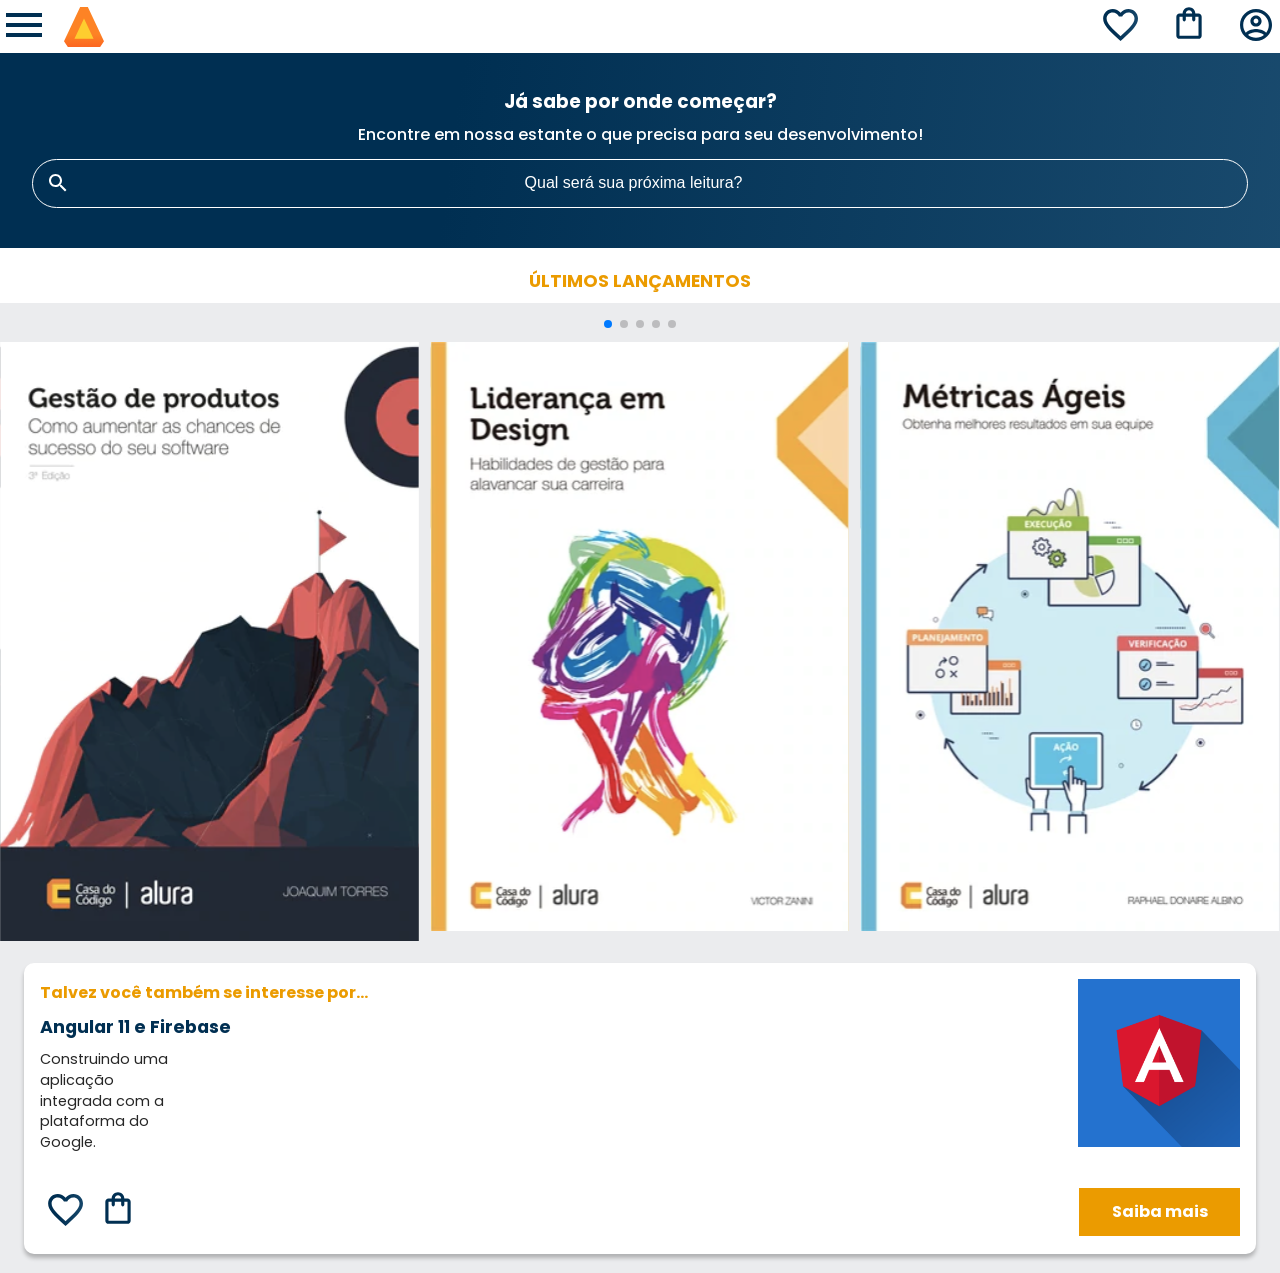
==== responsividade-mobile_first/index.html @ 3a6156ba "card description created" ====
<!DOCTYPE html>
<html lang="en">
<head>
    <meta charset="UTF-8">
    <meta http-equiv="X-UA-Compatible" content="IE=edge">
    <meta name="viewport" content="width=device-width, initial-scale=1.0">
    <title>AluraBooks</title>
    <link rel="preconnect" href="https://fonts.googleapis.com">
    <link rel="preconnect" href="https://fonts.gstatic.com" crossorigin>
    <link href="https://fonts.googleapis.com/css2?family=Poppins:wght@300;400;500;700&display=swap" rel="stylesheet">
    <link rel="stylesheet" href="https://cdn.jsdelivr.net/npm/swiper@9/swiper-bundle.min.css"/>
    <link rel="stylesheet" href="reset.css">
    <link rel="stylesheet" href="style.css">
</head>
<body>
    <header class="header">
        <div class="container">
            <input type="checkbox" id="menu" class="container-button">
            <label for="menu">
                <span class="menu-burger"></span>
            </label>
            <ul class="list-menu">
                <li class="list-menu_title">Categorias</li>
                <li class="list-menu_item">
                    <a class="list-menu_link" href="#">Programação</a>
                </li>
                <li class="list-menu_item">
                    <a class="list-menu_link" href="#">Front-end</a>
                </li>
                <li class="list-menu_item">
                    <a class="list-menu_link" href="#">Infraestrutura</a>
                </li>
                <li class="list-menu_item">
                    <a class="list-menu_link" href="#">Business</a>
                </li>
                <li class="list-menu_item">
                    <a class="list-menu_link" href="#">Design & UX</a>
                </li>
            </ul>
            <img src="img/Logo.svg" alt="Logo da AluraBooks">
        </div>
        <div class="container">
            <a href="#"><img src="img/favoritos.svg" alt="Meus Favoritos"></a>
            <a href="#"><img src="img/compras.svg" alt="Carrinho de Compras"></a>
            <a href="#"><img src="img/usuario.svg" alt="Meu perfil"></a>
        </div>
    </header>
    <section class="banner">
        <h2 class="banner-title">Já sabe por onde começar?</h2>
        <p class="banner-text">Encontre em nossa estante o que precisa para seu desenvolvimento!</p>
        <input type="search" class="banner-search" placeholder="Qual será sua próxima leitura?">
    </section>
    <section class="carrossel">
        <h2 class="carrossel-title">Últimos lançamentos</h2>
        <div class="swiper">

        <div class="swiper-pagination"></div>

            <div class="swiper-wrapper">
            <!-- Slides -->
                <div class="swiper-slide">
                    <img src="img/gestao.svg" alt="Livro sobre Gestão de produtos.">
                </div>
                <div class="swiper-slide">
                    <img src="img/liderança.svg" alt="Livro sobre liderança">
                </div>
                <div class="swiper-slide">
                    <img src="img/metricas-ageis.svg" alt="Livro sobre métricas ágeis">
                </div>
                <div class="swiper-slide">
                    <img src="img/javascript-assertivo.svg" alt="Livro sobre javaScript assertivo">
                </div>
                <div class="swiper-slide">
                    <img src="img/portugol.svg" alt="Livro sobre portugol">
                </div>
                <div class="swiper-slide">
                    <img src="img/tuning.svg" alt="Livro sobre tuning de SQL">
                </div>
                <div class="swiper-slide">
                    <img src="img/UX.svg" alt="Livro sobre UX">
                </div>
            </div>
            <!-- If we need navigation buttons -->
            <div class="swiper-button-prev"></div>
            <div class="swiper-button-next"></div>
        </div>

        <div class="card">
            <div class="card-description">
                <div class="description">
                    <h3 class="description-title">Talvez você também se interesse por...</h3>
                    <h2 class="decription-title-book">Angular 11 e Firebase</h2>
                    <p class="description-text">
                        Construindo uma aplicação integrada com a plataforma do Google.
                    </p>
                </div>
                <img class="description-image-angular" src="img/angular.svg" alt="logo angular">
            </div>
            <div class="card-buttons">
                <ul class="buttons">
                    <li class="buttons-item">
                        <img src="img/favoritos.svg" alt="Meus Favoritos">
                    </li>
                    <li class="buttons-item">
                        <img src="img/compras.svg" alt="Carrinho de Compras">
                    </li>
                </ul>
                <a class="button-link" href="#">Saiba mais</a>
            </div>
        </div>
    </section>

    <script src="https://cdn.jsdelivr.net/npm/swiper@9/swiper-bundle.min.js"></script>
    <script src="main.js"></script>
</body>
</html>
---- responsividade-mobile_first/style.css ----
@import url("css/header.css");
@import url("css/banner.css");
@import url("css/carrossel.css");

:root {
    --background-color: #EBECEE;
    --orange: #EB9B00;
    --blue-gradient: linear-gradient(97.54deg, #002F52 35.49%, #326589 165.37%);
    --blue: #002F52;
    --white: #FFFFFF;
    --main-font: 'Poppins', sans-serif;
}

body {
    font-family: var(--main-font);
    font-size: 16px;
    background-color: var(--background-color);
}
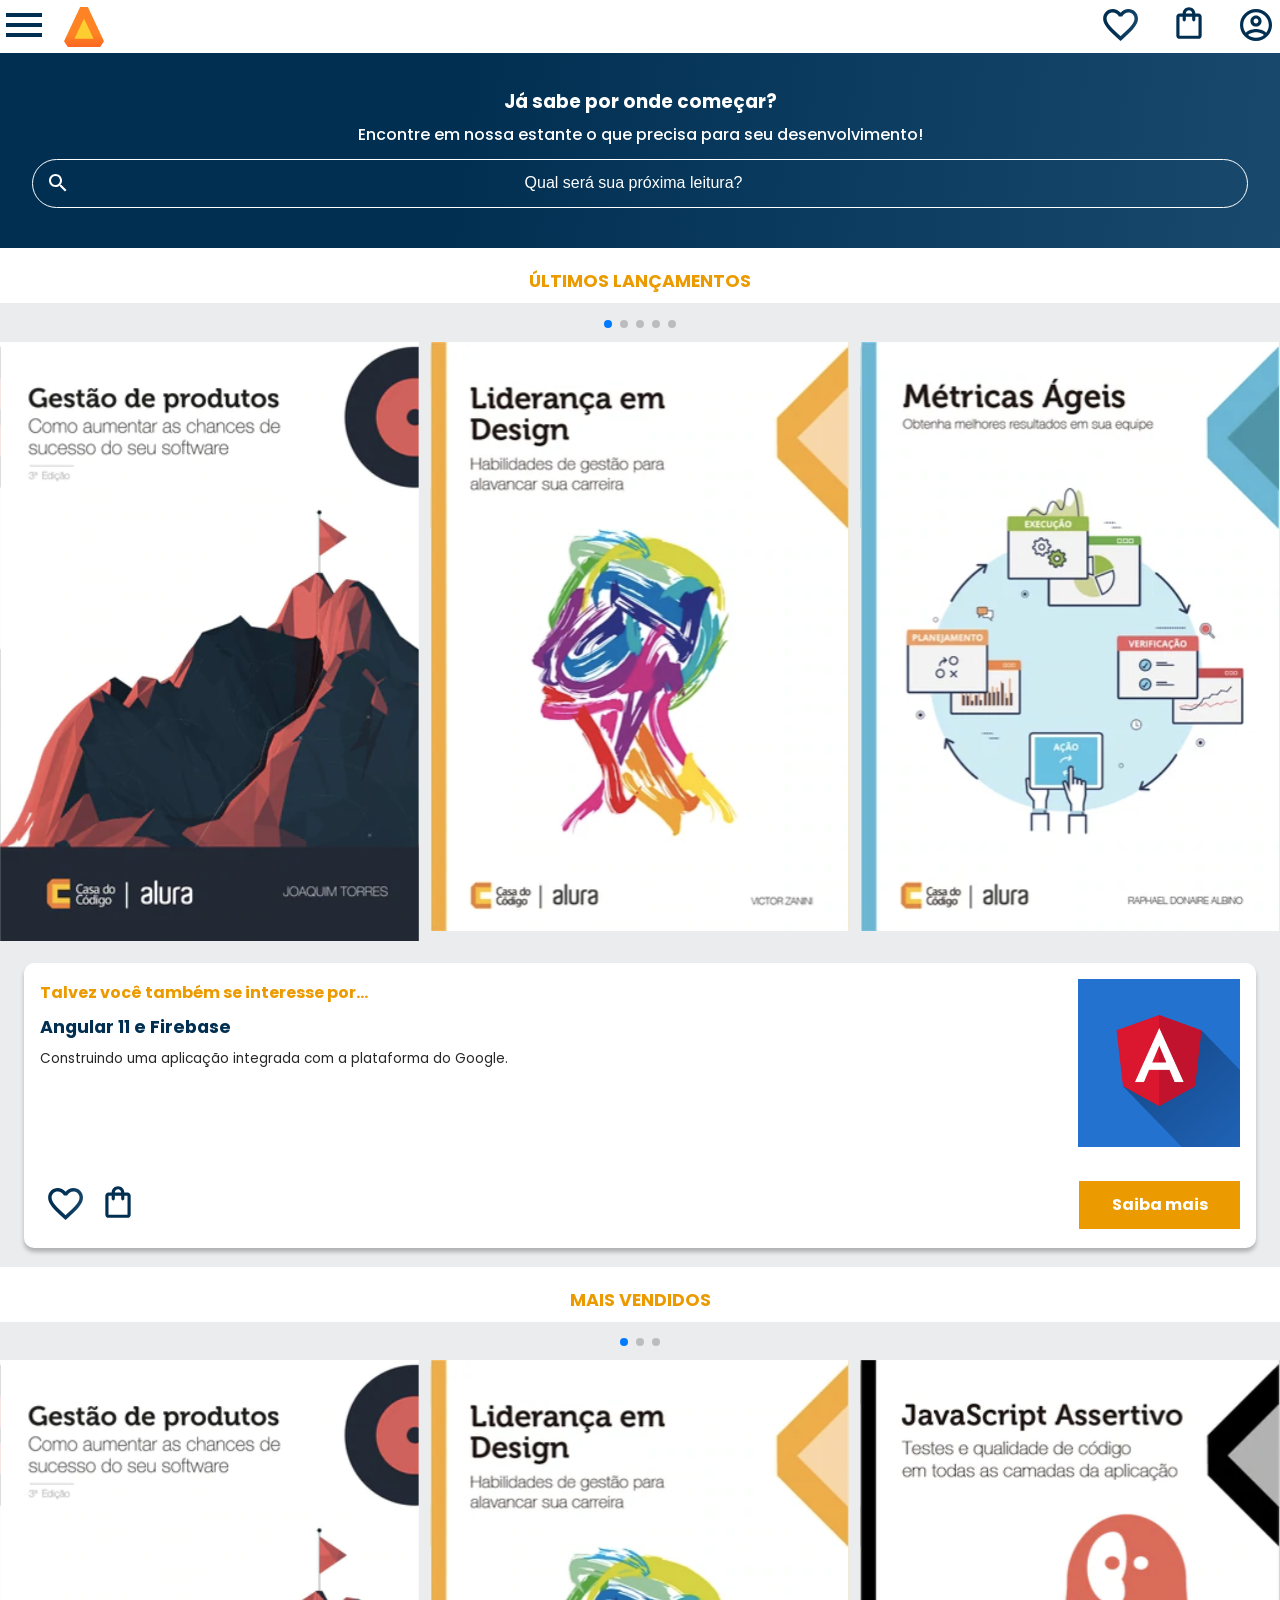
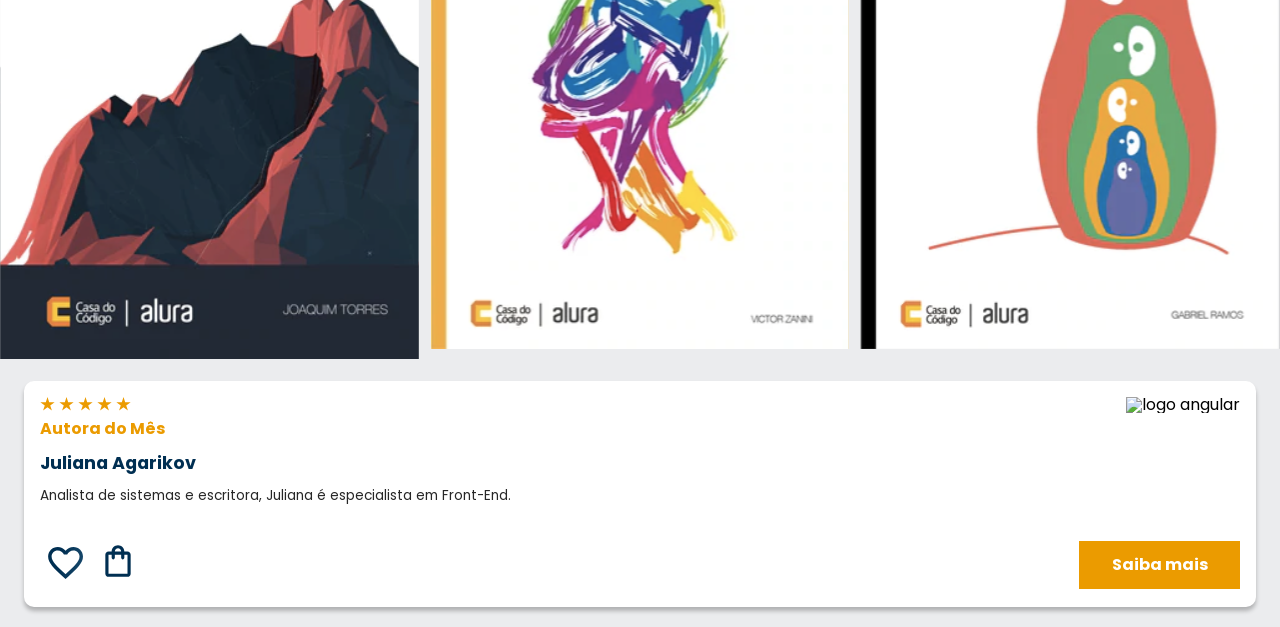
==== commit c34c8d3f: "card mais vendidos created" ====
--- a/responsividade-mobile_first/index.html
+++ b/responsividade-mobile_first/index.html
@@ -94,7 +94,7 @@
                         Construindo uma aplicação integrada com a plataforma do Google.
                     </p>
                 </div>
-                <img class="description-image-angular" src="img/angular.svg" alt="logo angular">
+                <img class="description-image" src="img/angular.svg" alt="logo angular">
             </div>
             <div class="card-buttons">
                 <ul class="buttons">
@@ -110,6 +110,62 @@
         </div>
     </section>
 
+    <section class="carrossel">
+        <h2 class="carrossel-title">Mais vendidos</h2>
+        <div class="swiper">
+
+        <div class="swiper-pagination"></div>
+
+            <div class="swiper-wrapper">
+            <!-- Slides -->
+                <div class="swiper-slide">
+                    <img src="img/gestao.svg" alt="Livro sobre Gestão de produtos.">
+                </div>
+                <div class="swiper-slide">
+                    <img src="img/liderança.svg" alt="Livro sobre liderança">
+                </div>
+                <div class="swiper-slide">
+                    <img src="img/javascript-assertivo.svg" alt="Livro sobre javaScript assertivo">
+                </div>
+                <div class="swiper-slide">
+                    <img src="img/tuning.svg" alt="Livro sobre tuning de SQL">
+                </div>
+                <div class="swiper-slide">
+                    <img src="img/UX.svg" alt="Livro sobre UX">
+                </div>
+            </div>
+            <!-- If we need navigation buttons -->
+            <div class="swiper-button-prev"></div>
+            <div class="swiper-button-next"></div>
+        </div>
+
+        <div class="card">
+            <div class="card-description">
+                <div class="description">
+                    <img src="img/star.svg" alt="">
+                    <h3 class="description-title">Autora do Mês</h3>
+                    <h2 class="decription-title-book">Juliana Agarikov</h2>
+                    <p class="description-text">
+                        Analista de sistemas e escritora, Juliana é especialista em Front-End.
+                    </p>
+                </div>
+                <img class="description-image" src="img/profile-writer.svg" alt="logo angular">
+            </div>
+            <div class="card-buttons">
+                <ul class="buttons">
+                    <li class="buttons-item">
+                        <img src="img/favoritos.svg" alt="Meus Favoritos">
+                    </li>
+                    <li class="buttons-item">
+                        <img src="img/compras.svg" alt="Carrinho de Compras">
+                    </li>
+                </ul>
+                <a class="button-link" href="#">Saiba mais</a>
+            </div>
+        </div>
+    </section>
+
+
     <script src="https://cdn.jsdelivr.net/npm/swiper@9/swiper-bundle.min.js"></script>
     <script src="main.js"></script>
 </body>
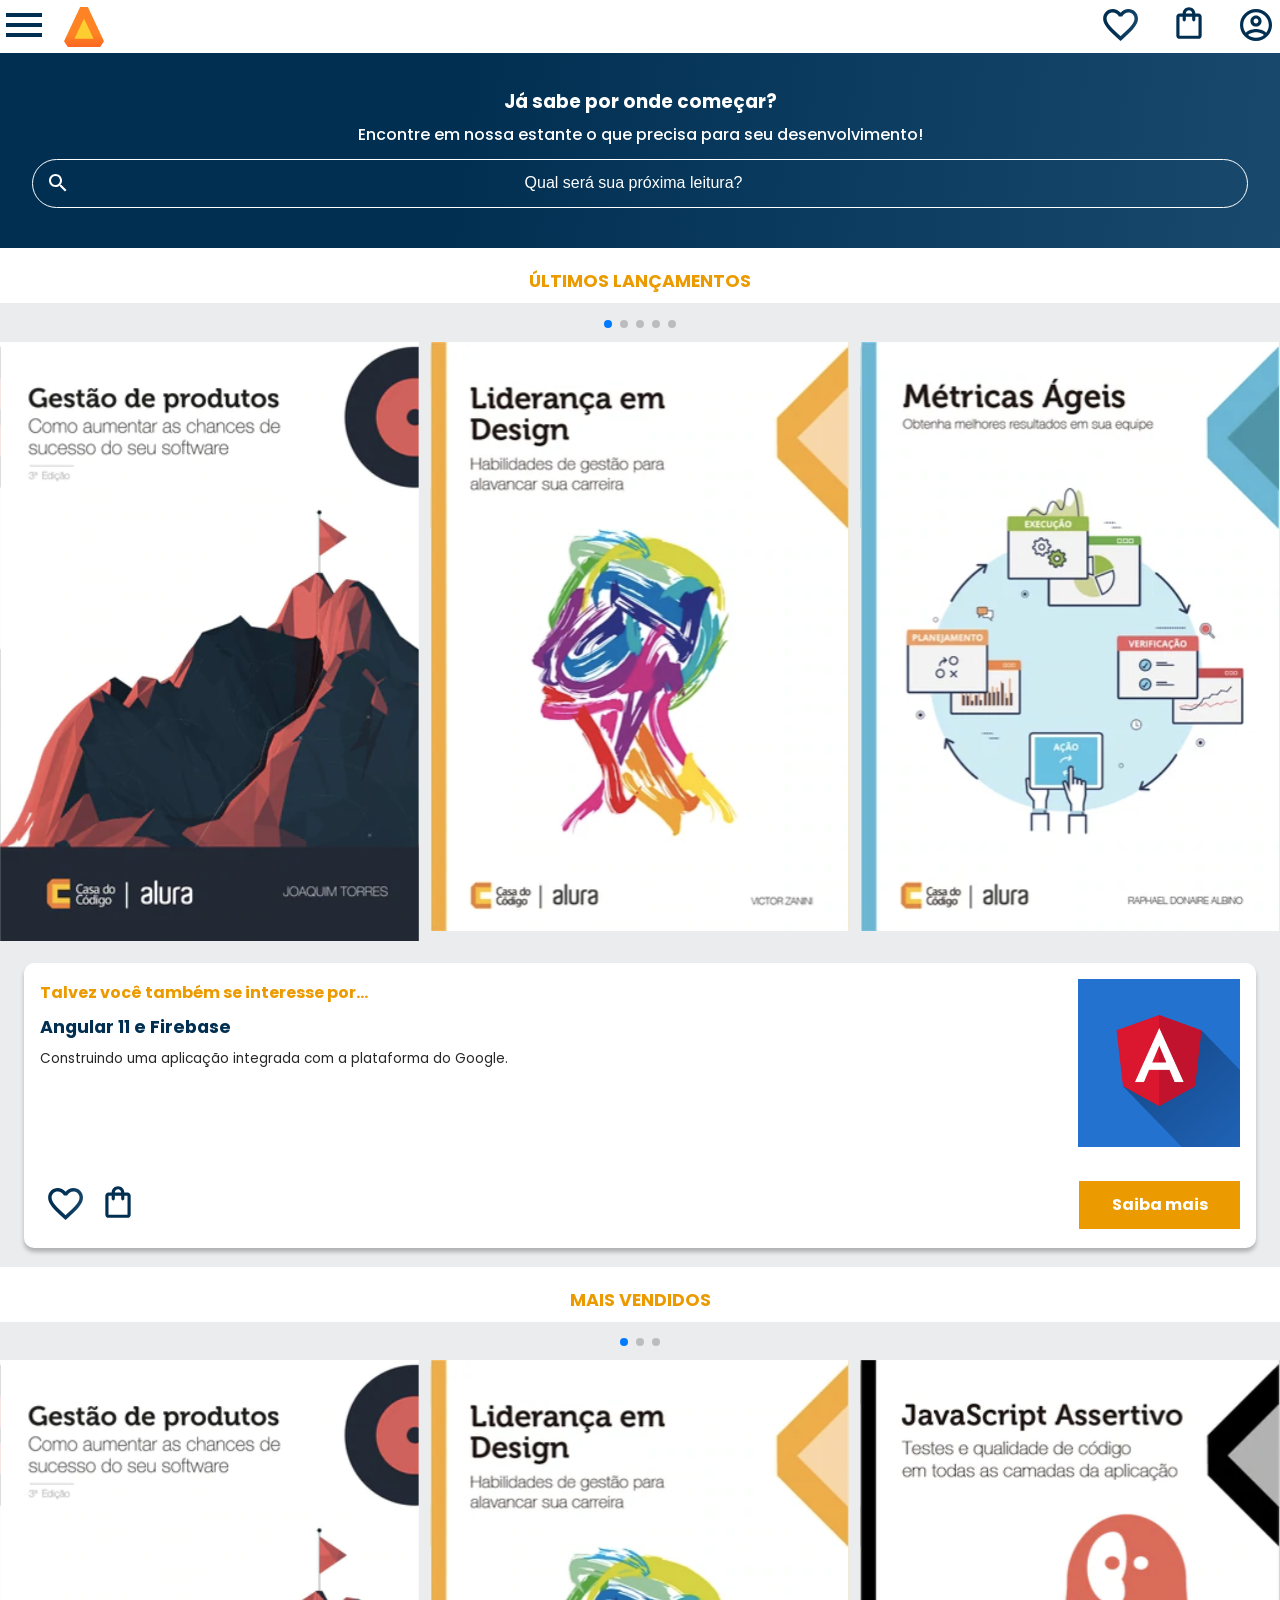
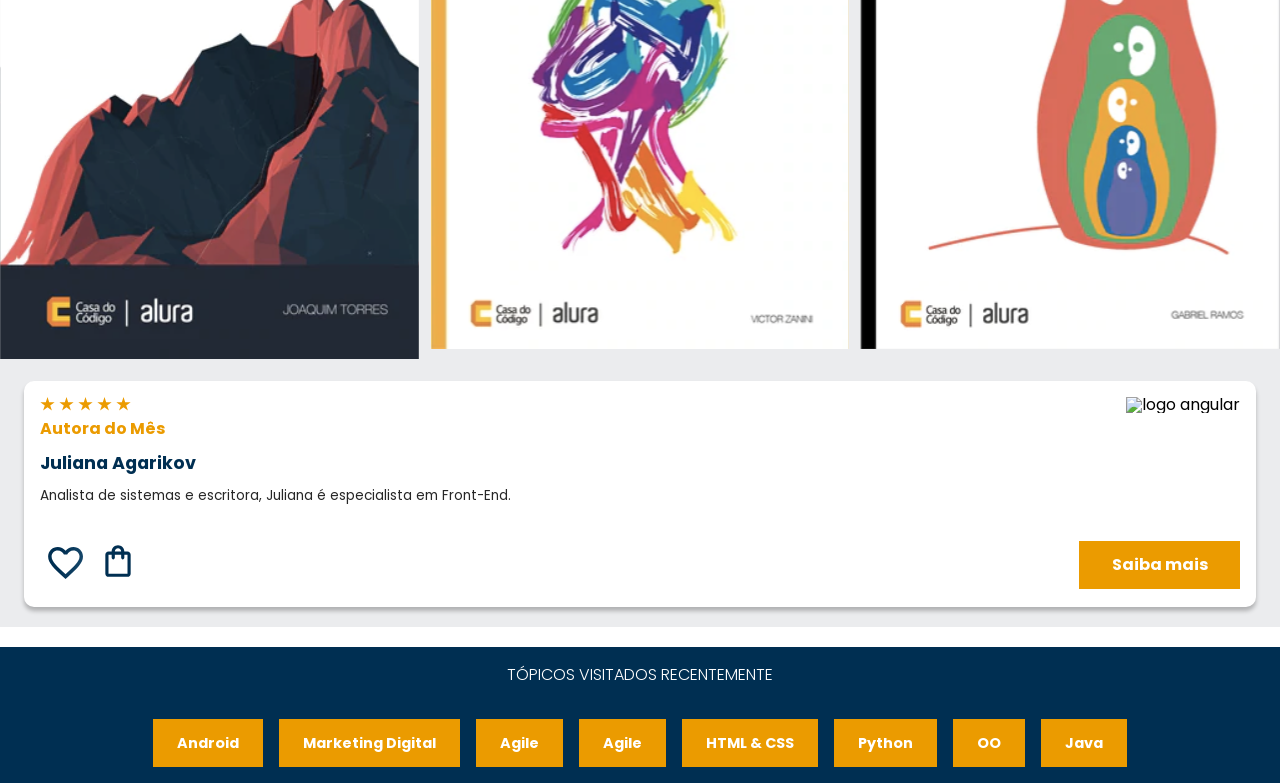
==== commit c5c6ebed: "topics created" ====
--- a/responsividade-mobile_first/index.html
+++ b/responsividade-mobile_first/index.html
@@ -165,6 +165,35 @@
         </div>
     </section>
 
+    <section class="topics">
+        <h2 class="topics-title">TÓPICOS VISITADOS RECENTEMENTE</h2>
+        <ul class="topics-list">
+            <li class="topics-item">
+                <a class="topics-link" href="#">Android</a>
+            </li>
+            <li class="topics-item">
+                <a class="topics-link" href="#">Marketing Digital</a>
+            </li>
+            <li class="topics-item">
+                <a class="topics-link" href="#">Agile</a>
+            </li>
+            <li class="topics-item">
+                <a class="topics-link" href="#">Agile</a>
+            </li>
+            <li class="topics-item">
+                <a class="topics-link" href="#">HTML & CSS</a>
+            </li>
+            <li class="topics-item">
+                <a class="topics-link" href="#">Python</a>
+            </li>
+            <li class="topics-item">
+                <a class="topics-link" href="#">OO</a>
+            </li>
+            <li class="topics-item">
+                <a class="topics-link" href="#">Java</a>
+            </li>
+        </ul>
+    </section>
 
     <script src="https://cdn.jsdelivr.net/npm/swiper@9/swiper-bundle.min.js"></script>
     <script src="main.js"></script>
--- a/responsividade-mobile_first/style.css
+++ b/responsividade-mobile_first/style.css
@@ -1,6 +1,7 @@
 @import url("css/header.css");
 @import url("css/banner.css");
 @import url("css/carrossel.css");
+@import url("css/topics.css");
 
 :root {
     --background-color: #EBECEE;
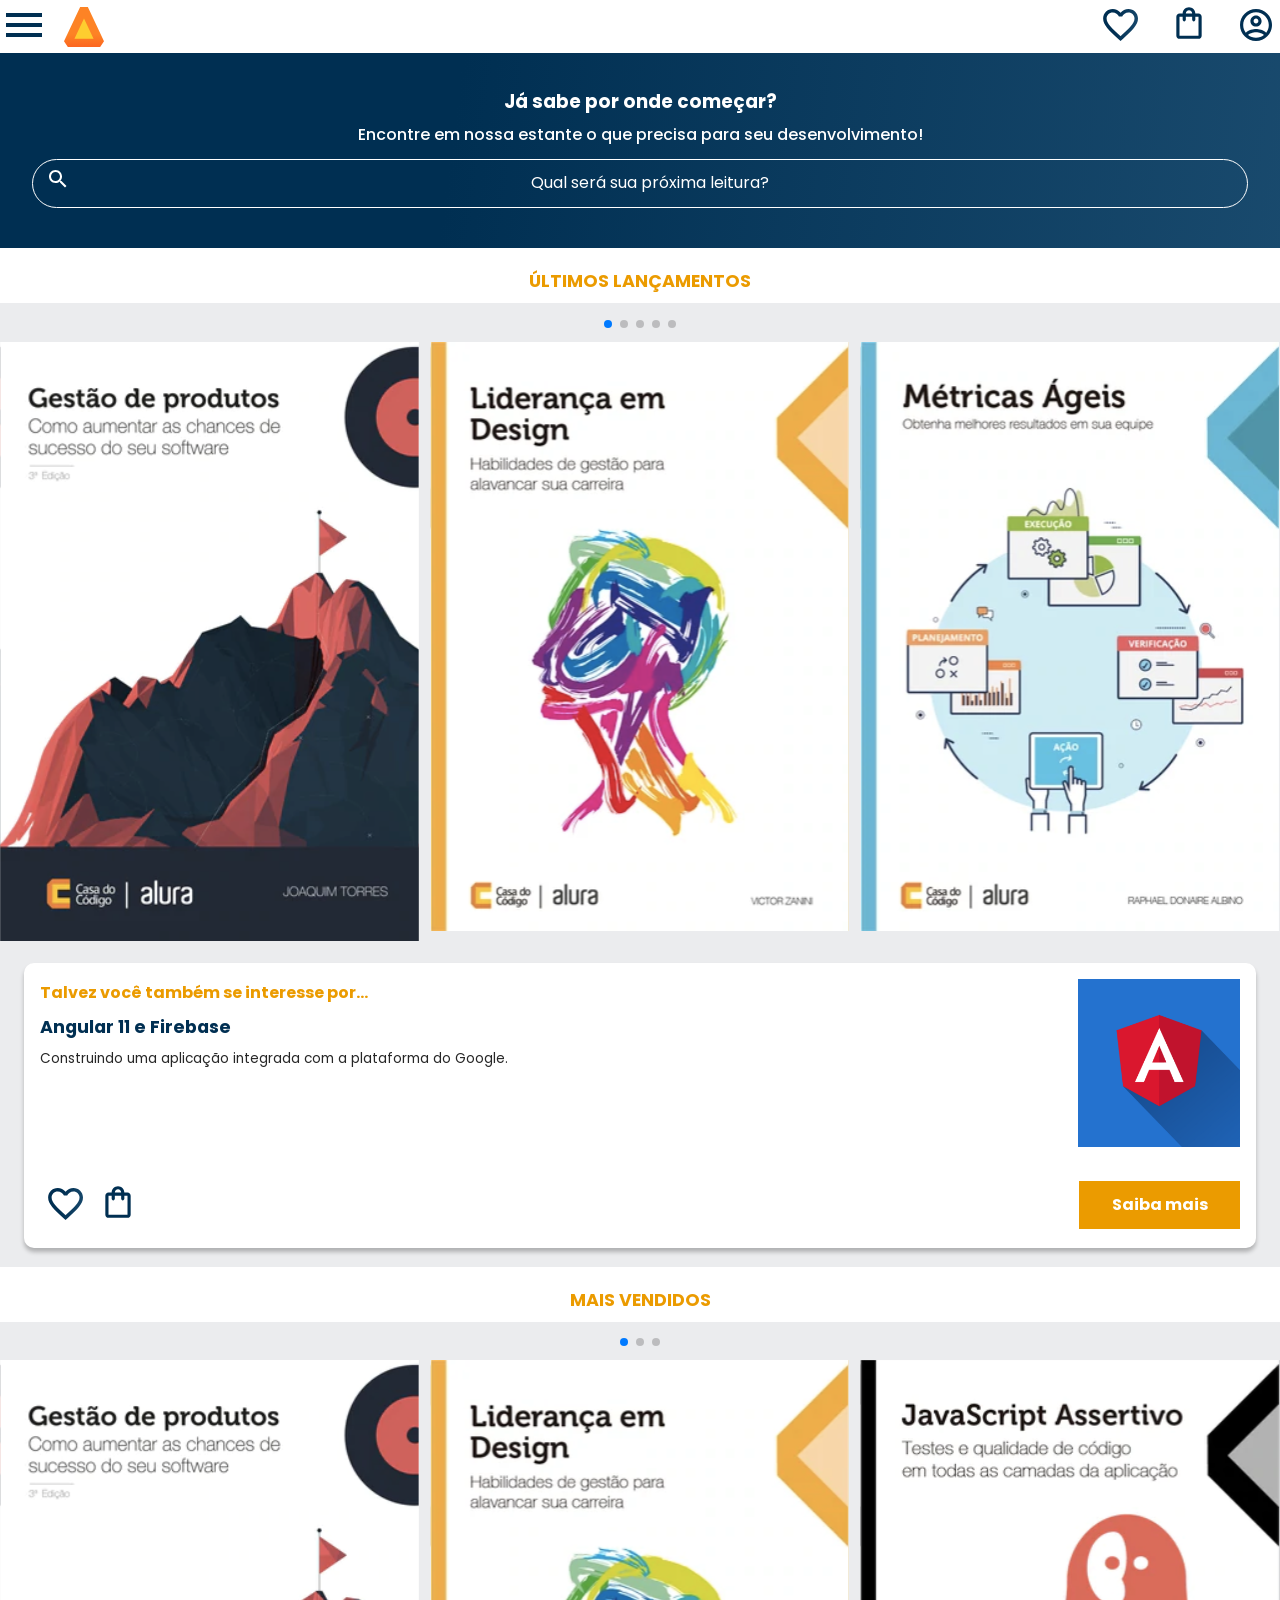
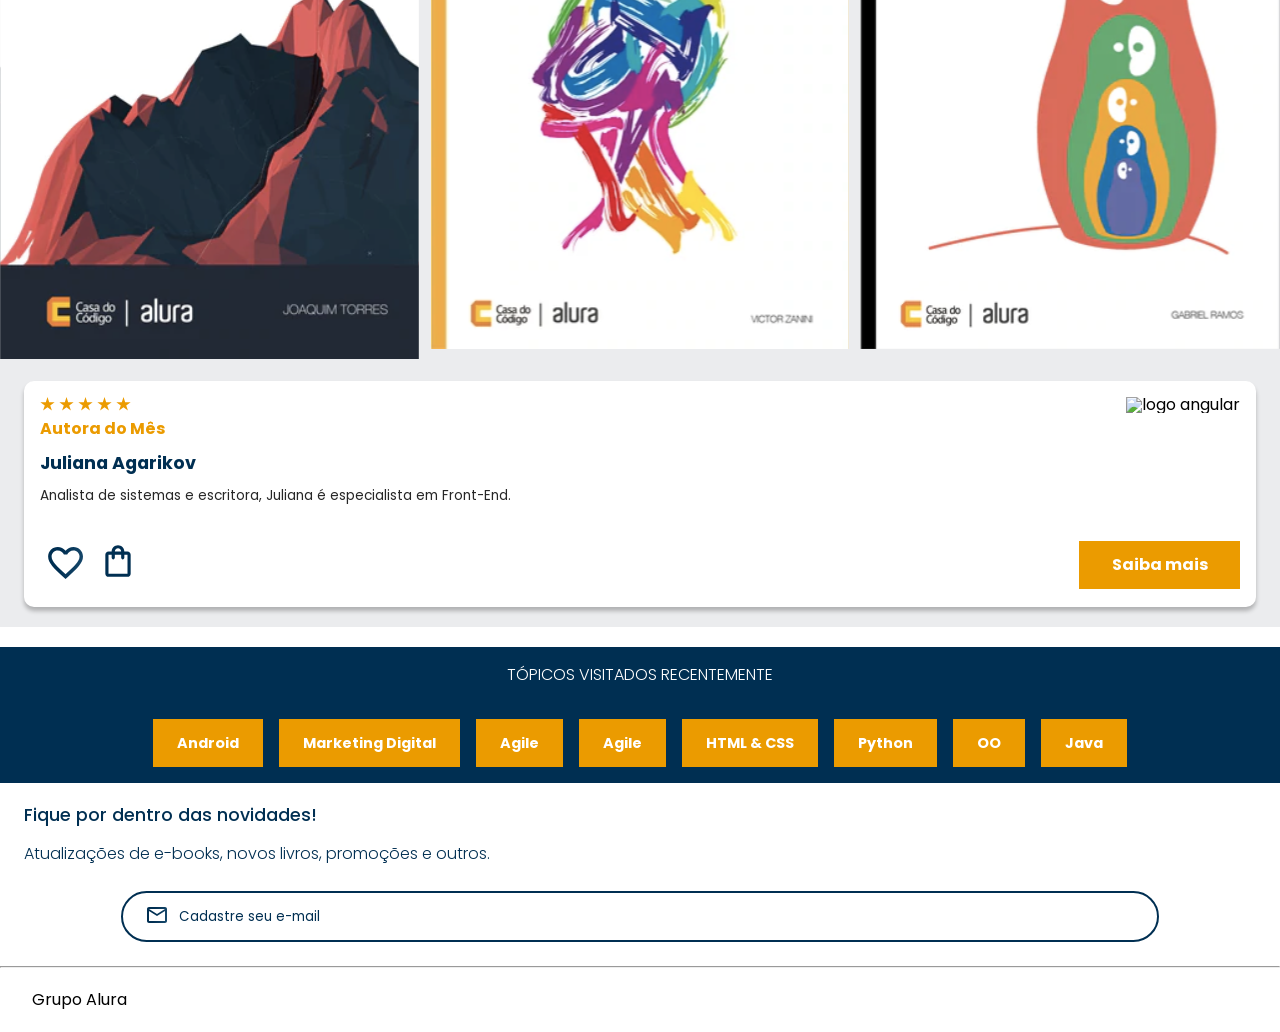
==== commit 9cb5623b: "contact  and footer created" ====
--- a/responsividade-mobile_first/index.html
+++ b/responsividade-mobile_first/index.html
@@ -194,6 +194,21 @@
             </li>
         </ul>
     </section>
+    <section class="contact">
+        <h1 class="contact-title">Fique por dentro das novidades!</h1>
+        <p class="contact-text">
+            Atualizações de e-books, novos livros, promoções e outros.
+        </p>
+        <label class="contact-label-email" for="contact-email">
+            <input class="contact-email" type="email" id="contact-email" placeholder="Cadastre seu e-mail">
+        </label>
+    </section>
+
+    <hr class="line">
+
+    <footer class="footer">
+        <h2 class="footer-title">Grupo Alura</h2>
+    </footer>
 
     <script src="https://cdn.jsdelivr.net/npm/swiper@9/swiper-bundle.min.js"></script>
     <script src="main.js"></script>
--- a/responsividade-mobile_first/style.css
+++ b/responsividade-mobile_first/style.css
@@ -2,6 +2,8 @@
 @import url("css/banner.css");
 @import url("css/carrossel.css");
 @import url("css/topics.css");
+@import url("css/contact.css");
+@import url("css/footer.css");
 
 :root {
     --background-color: #EBECEE;
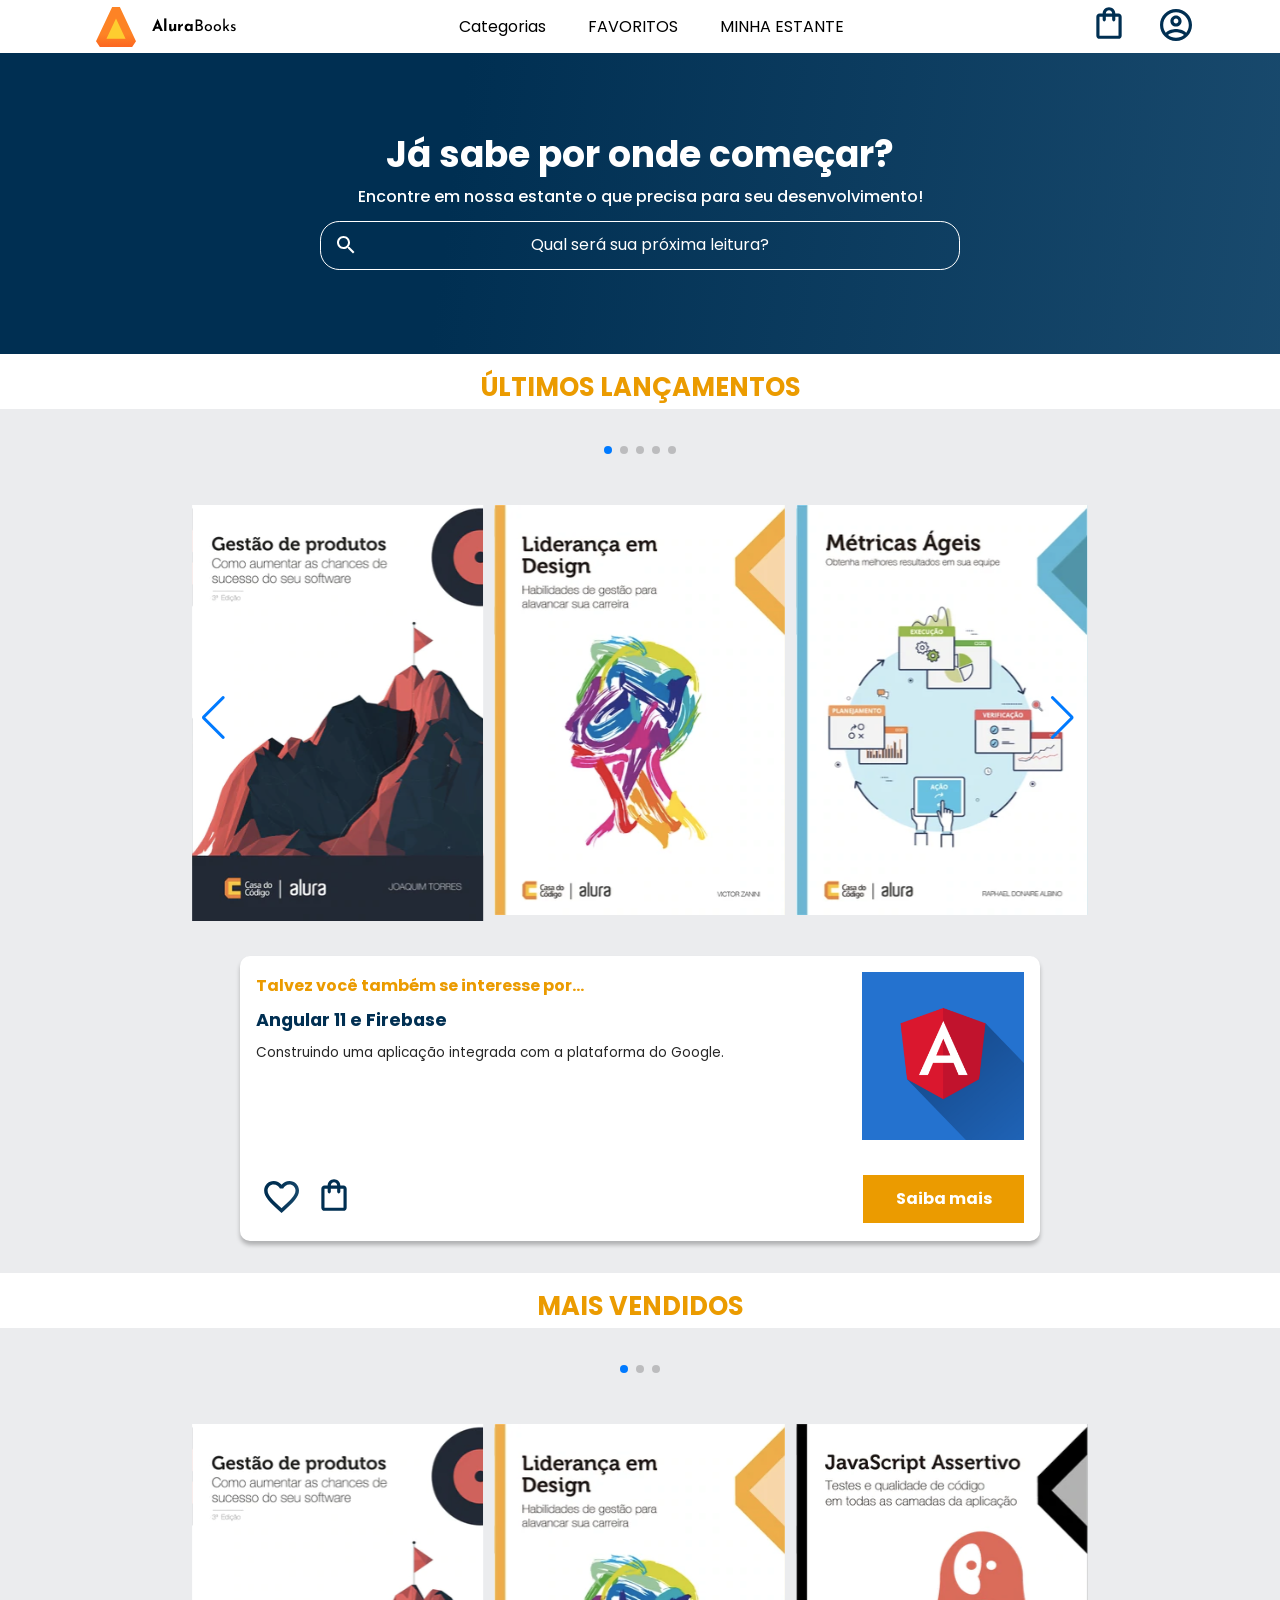
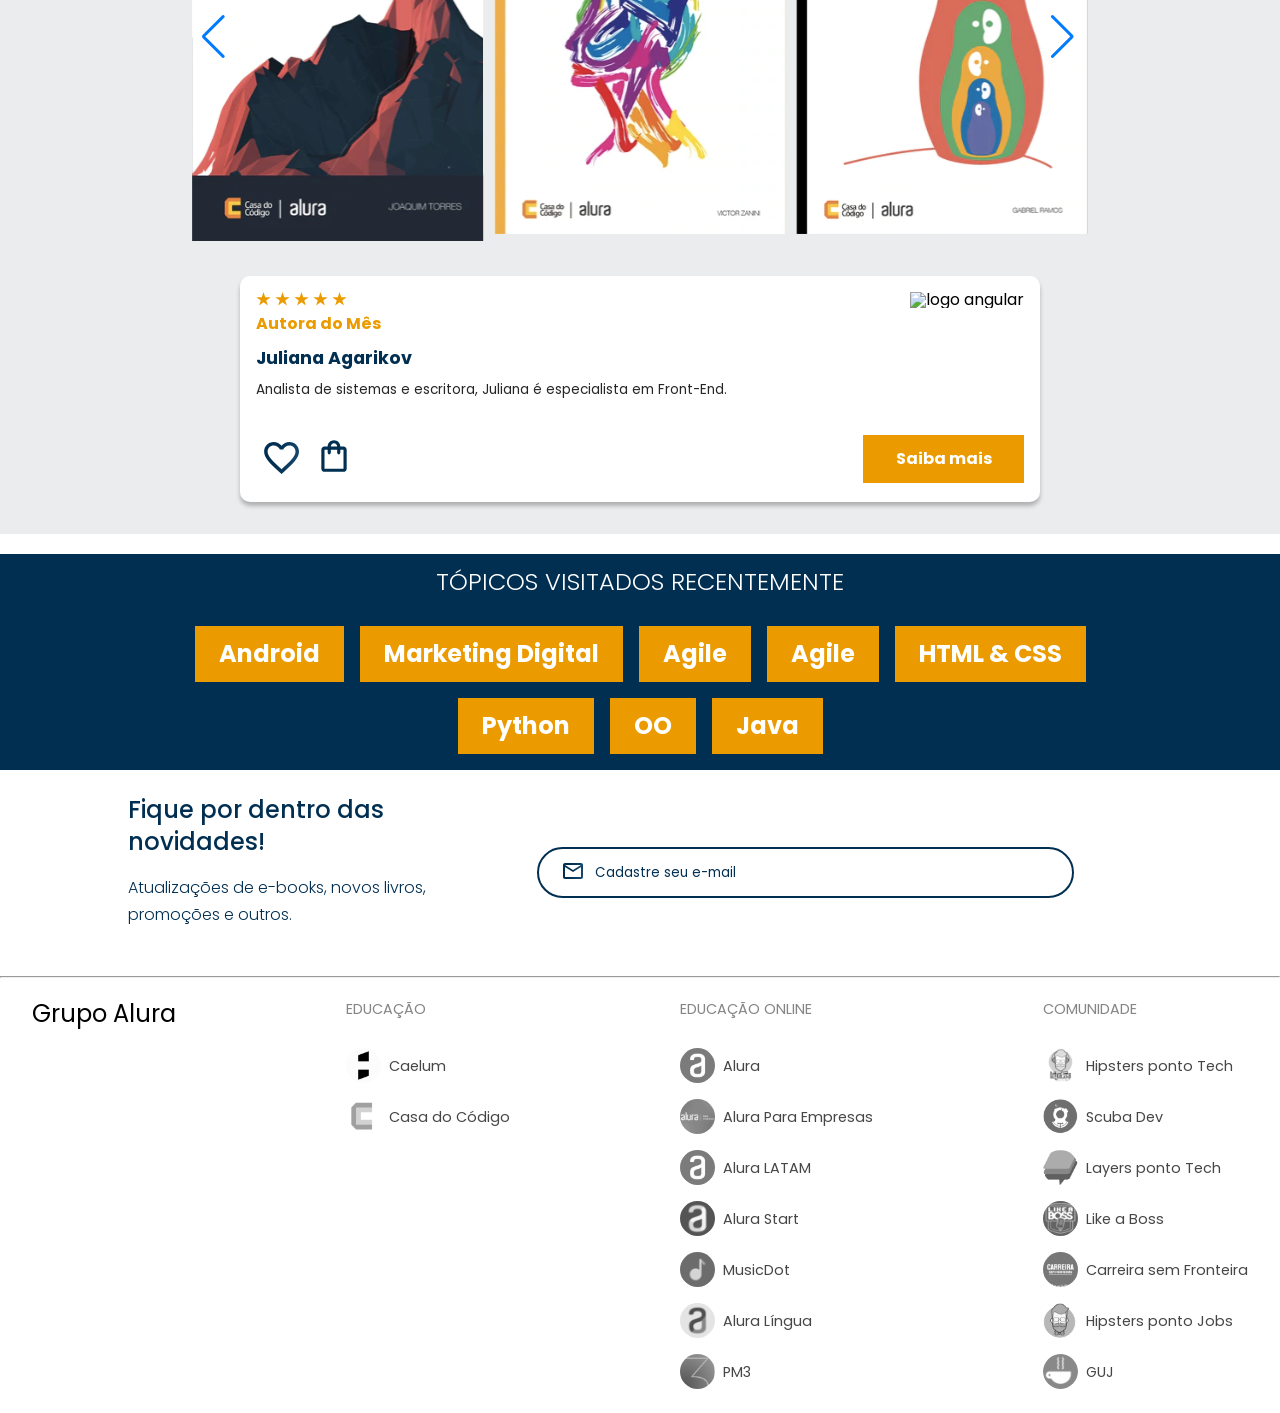
==== commit fde371fe: "media query for tablet created" ====
--- a/responsividade-mobile_first/index.html
+++ b/responsividade-mobile_first/index.html
@@ -8,6 +8,7 @@
     <link rel="preconnect" href="https://fonts.googleapis.com">
     <link rel="preconnect" href="https://fonts.gstatic.com" crossorigin>
     <link href="https://fonts.googleapis.com/css2?family=Poppins:wght@300;400;500;700&display=swap" rel="stylesheet">
+    <link href="https://fonts.googleapis.com/css2?family=Josefin+Sans:wght@400;700&display=swap" rel="stylesheet">
     <link rel="stylesheet" href="https://cdn.jsdelivr.net/npm/swiper@9/swiper-bundle.min.css"/>
     <link rel="stylesheet" href="reset.css">
     <link rel="stylesheet" href="style.css">
@@ -38,9 +39,41 @@
                 </li>
             </ul>
             <img src="img/Logo.svg" alt="Logo da AluraBooks">
-        </div>
+            <h1 class="logo-title"><b class="logo-title-bold">Alura</b>Books</h1>
+        </div>
+
+        <ul class="options">
+            <input type="checkbox" id="options-menu" class="options-button">
+            <label for="options-menu">
+                <li class="options-item">Categorias</li>
+            </label>
+            <ul class="list-menu">
+                <li class="list-menu_item">
+                    <a class="list-menu_link" href="#">Programação</a>
+                </li>
+                <li class="list-menu_item">
+                    <a class="list-menu_link" href="#">Front-end</a>
+                </li>
+                <li class="list-menu_item">
+                    <a class="list-menu_link" href="#">Infraestrutura</a>
+                </li>
+                <li class="list-menu_item">
+                    <a class="list-menu_link" href="#">Business</a>
+                </li>
+                <li class="list-menu_item">
+                    <a class="list-menu_link" href="#">Design & UX</a>
+                </li>
+            </ul>
+            
+            <li class="options-item">
+                <a class="options-link" href="#">Favoritos</a>
+            </li>
+            <li class="options-item">
+                <a class="options-link" href="#">Minha estante</a>
+            </li>
+        </ul>
         <div class="container">
-            <a href="#"><img src="img/favoritos.svg" alt="Meus Favoritos"></a>
+            <a href="#"><img class="image-favorites" src="img/favoritos.svg" alt="Meus Favoritos"></a>
             <a href="#"><img src="img/compras.svg" alt="Carrinho de Compras"></a>
             <a href="#"><img src="img/usuario.svg" alt="Meu perfil"></a>
         </div>
@@ -195,10 +228,12 @@
         </ul>
     </section>
     <section class="contact">
-        <h1 class="contact-title">Fique por dentro das novidades!</h1>
-        <p class="contact-text">
-            Atualizações de e-books, novos livros, promoções e outros.
-        </p>
+        <div class="contact-description">
+            <h1 class="contact-title">Fique por dentro das novidades!</h1>
+            <p class="contact-text">
+                Atualizações de e-books, novos livros, promoções e outros.
+            </p>
+        </div>
         <label class="contact-label-email" for="contact-email">
             <input class="contact-email" type="email" id="contact-email" placeholder="Cadastre seu e-mail">
         </label>
@@ -208,6 +243,81 @@
 
     <footer class="footer">
         <h2 class="footer-title">Grupo Alura</h2>
+        <ul class="footer-list">
+            <li class="footer-item-title">EDUCAÇÃO</li>
+            <li class="footer-item">
+                <img src="img/Caelum.svg" alt="Logo da Caelum">
+                <a class="footer-item-link" href="#">Caelum</a>
+            </li>
+            <li class="footer-item">
+                <img src="img/CasaDoCodigo.svg" alt="Logo da Casa do código">
+                <a class="footer-item-link" href="#">Casa do Código</a>
+            </li>
+        </ul>
+
+        <ul class="footer-list">
+            <li class="footer-item-title">EDUCAÇÃO ONLINE</li>
+            <li class="footer-item">
+                <img src="img/Alura.svg" alt="Logo da Alura">
+                <a class="footer-item-link" href="#">Alura</a>
+            </li>
+            <li class="footer-item">
+                <img src="img/AluraEmpresas.svg" alt="Logo da Alura para empresas">
+                <a class="footer-item-link" href="#">Alura Para Empresas</a>
+            </li>
+            <li class="footer-item">
+                <img src="img/AluraLATAM.svg" alt="Logo da Alura LATAM">
+                <a class="footer-item-link" href="#">Alura LATAM</a>
+            </li>
+            <li class="footer-item">
+                <img src="img/AluraStart.svg" alt="Logo da Alura Start">
+                <a class="footer-item-link" href="#">Alura Start</a>
+            </li>
+            <li class="footer-item">
+                <img src="img/MusicDot.svg" alt="Logo da MusicDot">
+                <a class="footer-item-link" href="#">MusicDot</a>
+            </li>
+            <li class="footer-item">
+                <img src="img/AluraLingua.svg" alt="Logo da Alura Língua">
+                <a class="footer-item-link" href="#">Alura Língua</a>
+            </li>
+            <li class="footer-item">
+                <img src="img/PM3.svg" alt="Logo da PM3">
+                <a class="footer-item-link" href="#">PM3</a>
+            </li>
+        </ul>
+
+        <ul class="footer-list">
+            <li class="footer-item-title">COMUNIDADE</li>
+            <li class="footer-item">
+                <img src="img/HipstersTech.svg" alt="Logo da Hipsters ponto Tech">
+                <a class="footer-item-link" href="#">Hipsters ponto Tech</a>
+            </li>
+            <li class="footer-item">
+                <img src="img/ScubaDev.svg" alt="Logo da Scuba Dev">
+                <a class="footer-item-link" href="#">Scuba Dev</a>
+            </li>
+            <li class="footer-item">
+                <img src="img/LayersTech.svg" alt="Logo da Layers ponto Tech">
+                <a class="footer-item-link" href="#">Layers ponto Tech</a>
+            </li>
+            <li class="footer-item">
+                <img src="img/LikeABoss.svg" alt="Logo da Like a Boss">
+                <a class="footer-item-link" href="#">Like a Boss</a>
+            </li>
+            <li class="footer-item">
+                <img src="img/CarreiraSemFronteira.svg" alt="Logo da Carreira sem Fronteira">
+                <a class="footer-item-link" href="#">Carreira sem Fronteira</a>
+            </li>
+            <li class="footer-item">
+                <img src="img/HipstersJobs.svg" alt="Logo da Hipsters ponto Jobs">
+                <a class="footer-item-link" href="#">Hipsters ponto Jobs</a>
+            </li>
+            <li class="footer-item">
+                <img src="img/GUJ.svg" alt="Logo da GUJ">
+                <a class="footer-item-link" href="#">GUJ</a>
+            </li>
+        </ul>
     </footer>
 
     <script src="https://cdn.jsdelivr.net/npm/swiper@9/swiper-bundle.min.js"></script>
--- a/responsividade-mobile_first/style.css
+++ b/responsividade-mobile_first/style.css
@@ -11,7 +11,11 @@
     --blue-gradient: linear-gradient(97.54deg, #002F52 35.49%, #326589 165.37%);
     --blue: #002F52;
     --white: #FFFFFF;
+    --black: #000000;
+    --grey: #858585;
+    --dark-grey: #474646;
     --main-font: 'Poppins', sans-serif;
+    --secondary-font: 'Josefin Sans', sans-serif;
 }
 
 body {
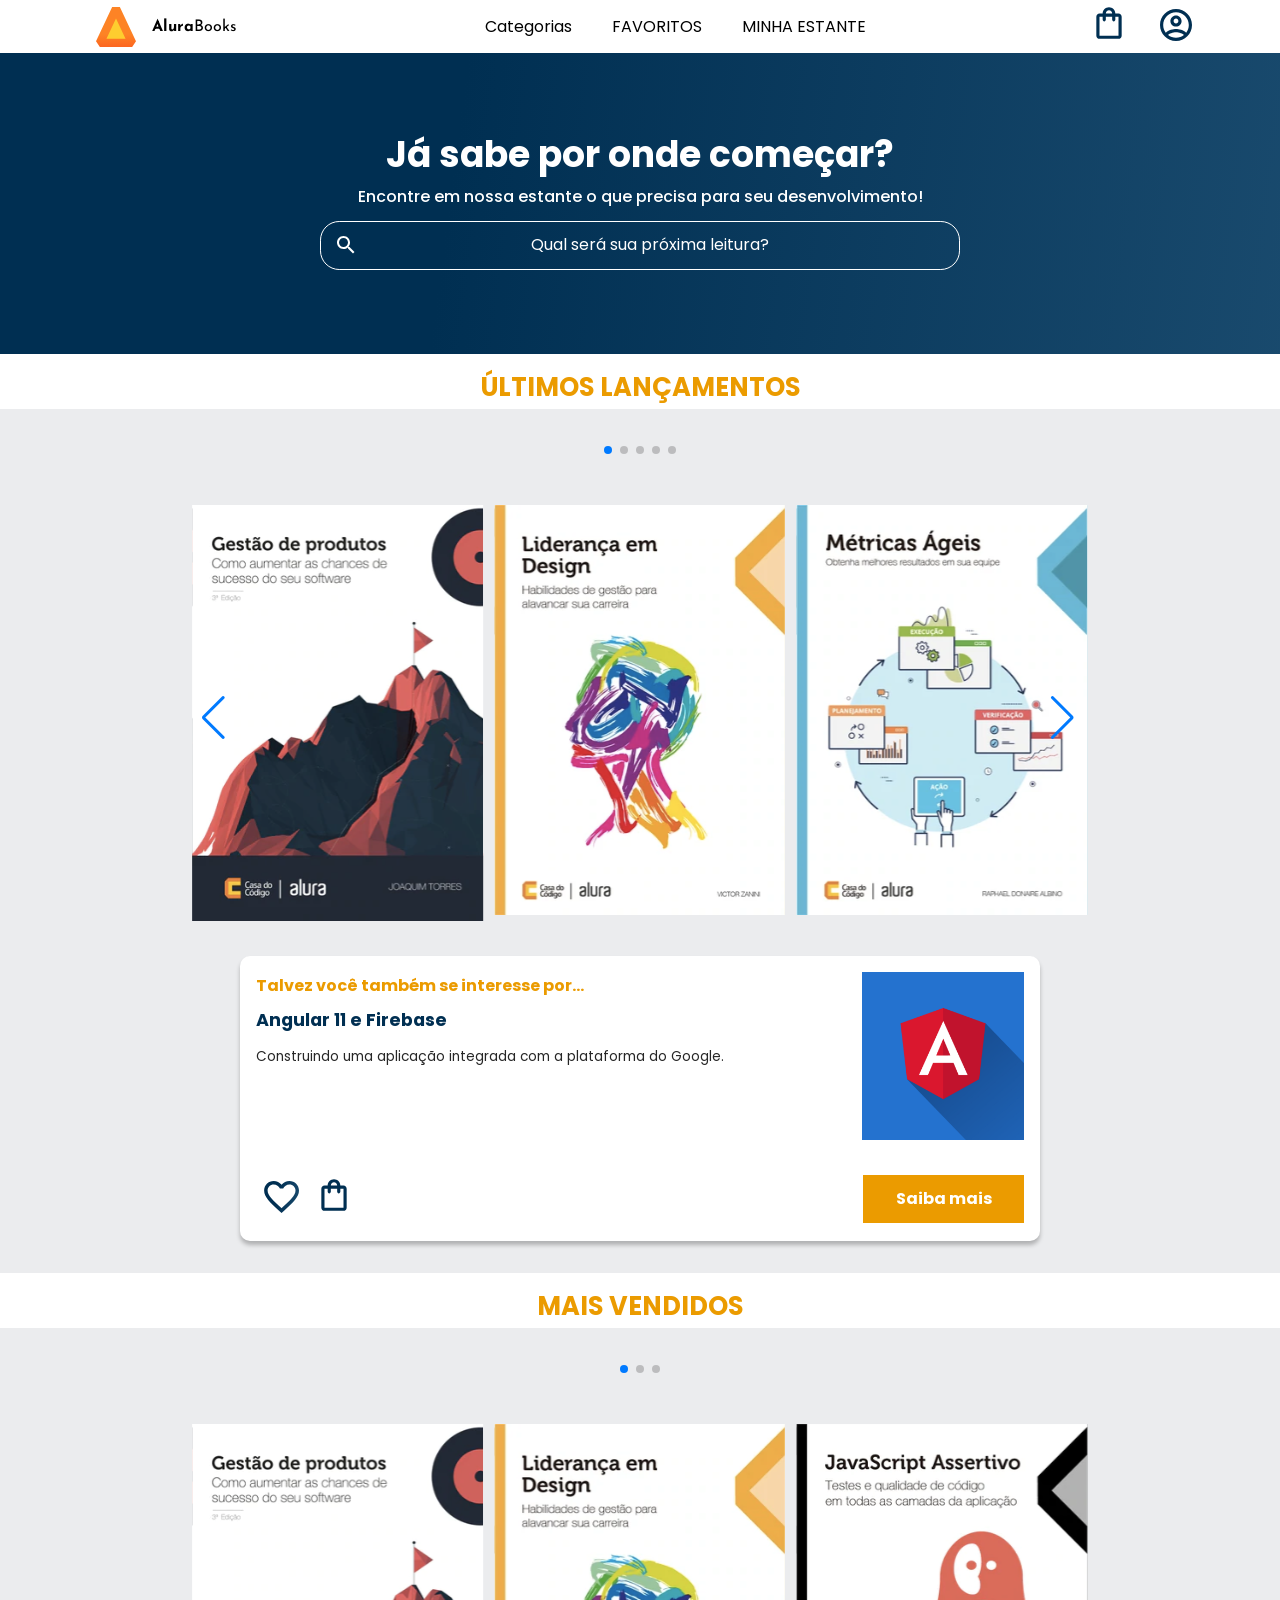
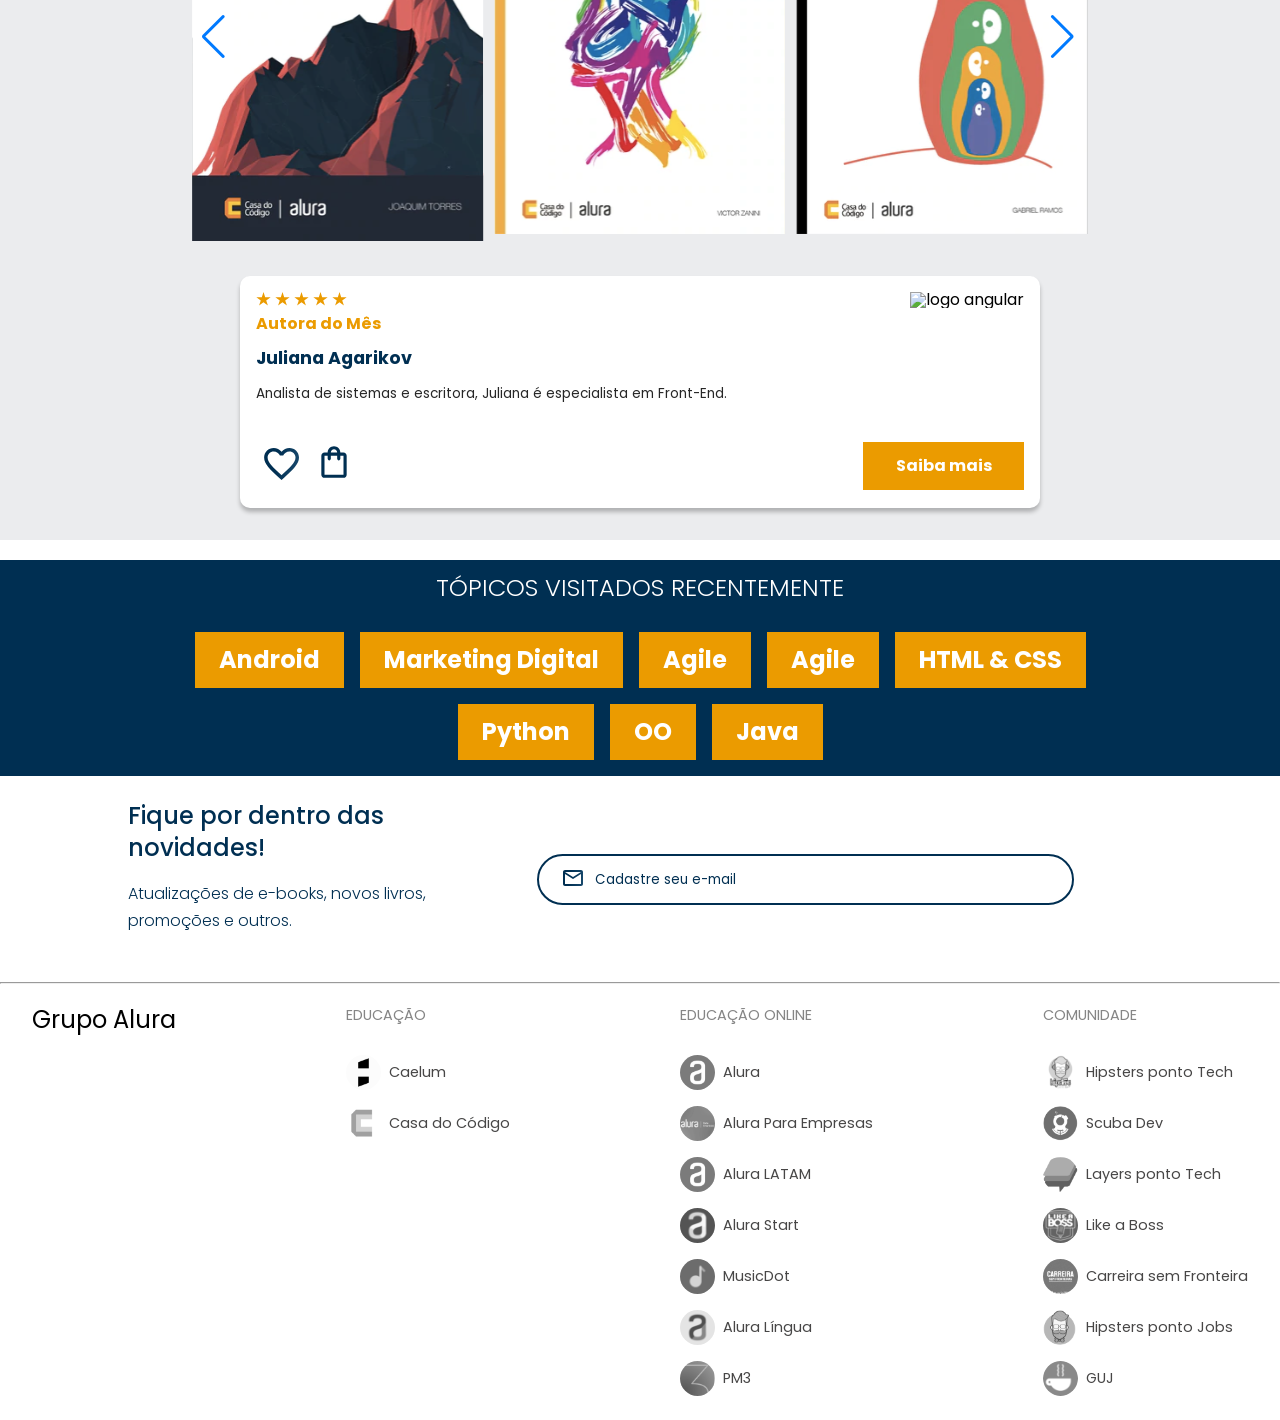
==== commit 761907e9: "media query for desktop created" ====
--- a/responsividade-mobile_first/index.html
+++ b/responsividade-mobile_first/index.html
@@ -74,8 +74,14 @@
         </ul>
         <div class="container">
             <a href="#"><img class="image-favorites" src="img/favoritos.svg" alt="Meus Favoritos"></a>
-            <a href="#"><img src="img/compras.svg" alt="Carrinho de Compras"></a>
-            <a href="#"><img src="img/usuario.svg" alt="Meu perfil"></a>
+            <a class="container-link" href="#">
+                <img src="img/compras.svg" alt="Carrinho de Compras">
+                <p class="container-text">Minha sacola</p>
+            </a>
+            <a class="container-link" href="#">
+                <img src="img/usuario.svg" alt="Meu perfil">
+                <P class="container-text">Meu perfil</P>
+            </a>
         </div>
     </header>
     <section class="banner">
@@ -85,115 +91,114 @@
     </section>
     <section class="carrossel">
         <h2 class="carrossel-title">Últimos lançamentos</h2>
-        <div class="swiper">
-
-        <div class="swiper-pagination"></div>
-
-            <div class="swiper-wrapper">
-            <!-- Slides -->
-                <div class="swiper-slide">
-                    <img src="img/gestao.svg" alt="Livro sobre Gestão de produtos.">
-                </div>
-                <div class="swiper-slide">
-                    <img src="img/liderança.svg" alt="Livro sobre liderança">
-                </div>
-                <div class="swiper-slide">
-                    <img src="img/metricas-ageis.svg" alt="Livro sobre métricas ágeis">
-                </div>
-                <div class="swiper-slide">
-                    <img src="img/javascript-assertivo.svg" alt="Livro sobre javaScript assertivo">
-                </div>
-                <div class="swiper-slide">
-                    <img src="img/portugol.svg" alt="Livro sobre portugol">
-                </div>
-                <div class="swiper-slide">
-                    <img src="img/tuning.svg" alt="Livro sobre tuning de SQL">
-                </div>
-                <div class="swiper-slide">
-                    <img src="img/UX.svg" alt="Livro sobre UX">
-                </div>
+
+        <div class="carrossel-container">
+            <div class="swiper">
+            <div class="swiper-pagination"></div>
+                <div class="swiper-wrapper">
+                <!-- Slides -->
+                    <div class="swiper-slide">
+                        <img src="img/gestao.svg" alt="Livro sobre Gestão de produtos.">
+                    </div>
+                    <div class="swiper-slide">
+                        <img src="img/liderança.svg" alt="Livro sobre liderança">
+                    </div>
+                    <div class="swiper-slide">
+                        <img src="img/metricas-ageis.svg" alt="Livro sobre métricas ágeis">
+                    </div>
+                    <div class="swiper-slide">
+                        <img src="img/javascript-assertivo.svg" alt="Livro sobre javaScript assertivo">
+                    </div>
+                    <div class="swiper-slide">
+                        <img src="img/portugol.svg" alt="Livro sobre portugol">
+                    </div>
+                    <div class="swiper-slide">
+                        <img src="img/tuning.svg" alt="Livro sobre tuning de SQL">
+                    </div>
+                    <div class="swiper-slide">
+                        <img src="img/UX.svg" alt="Livro sobre UX">
+                    </div>
+                </div>
+                <!-- If we need navigation buttons -->
+                <div class="swiper-button-prev"></div>
+                <div class="swiper-button-next"></div>
             </div>
-            <!-- If we need navigation buttons -->
-            <div class="swiper-button-prev"></div>
-            <div class="swiper-button-next"></div>
-        </div>
-
-        <div class="card">
-            <div class="card-description">
-                <div class="description">
-                    <h3 class="description-title">Talvez você também se interesse por...</h3>
-                    <h2 class="decription-title-book">Angular 11 e Firebase</h2>
-                    <p class="description-text">
-                        Construindo uma aplicação integrada com a plataforma do Google.
-                    </p>
-                </div>
-                <img class="description-image" src="img/angular.svg" alt="logo angular">
-            </div>
-            <div class="card-buttons">
-                <ul class="buttons">
-                    <li class="buttons-item">
-                        <img src="img/favoritos.svg" alt="Meus Favoritos">
-                    </li>
-                    <li class="buttons-item">
-                        <img src="img/compras.svg" alt="Carrinho de Compras">
-                    </li>
-                </ul>
-                <a class="button-link" href="#">Saiba mais</a>
+            <div class="card">
+                <div class="card-description">
+                    <div class="description">
+                        <h3 class="description-title">Talvez você também se interesse por...</h3>
+                        <h2 class="decription-title-book">Angular 11 e Firebase</h2>
+                        <p class="description-text">
+                            Construindo uma aplicação integrada com a plataforma do Google.
+                        </p>
+                    </div>
+                    <img class="description-image" src="img/angular.svg" alt="logo angular">
+                </div>
+                <div class="card-buttons">
+                    <ul class="buttons">
+                        <li class="buttons-item">
+                            <img src="img/favoritos.svg" alt="Meus Favoritos">
+                        </li>
+                        <li class="buttons-item">
+                            <img src="img/compras.svg" alt="Carrinho de Compras">
+                        </li>
+                    </ul>
+                    <a class="button-link" href="#">Saiba mais</a>
+                </div>
             </div>
         </div>
     </section>
 
     <section class="carrossel">
         <h2 class="carrossel-title">Mais vendidos</h2>
-        <div class="swiper">
-
-        <div class="swiper-pagination"></div>
-
-            <div class="swiper-wrapper">
-            <!-- Slides -->
-                <div class="swiper-slide">
-                    <img src="img/gestao.svg" alt="Livro sobre Gestão de produtos.">
-                </div>
-                <div class="swiper-slide">
-                    <img src="img/liderança.svg" alt="Livro sobre liderança">
-                </div>
-                <div class="swiper-slide">
-                    <img src="img/javascript-assertivo.svg" alt="Livro sobre javaScript assertivo">
-                </div>
-                <div class="swiper-slide">
-                    <img src="img/tuning.svg" alt="Livro sobre tuning de SQL">
-                </div>
-                <div class="swiper-slide">
-                    <img src="img/UX.svg" alt="Livro sobre UX">
-                </div>
+        <div class="carrossel-container">
+            <div class="swiper">
+            <div class="swiper-pagination"></div>
+                <div class="swiper-wrapper">
+                <!-- Slides -->
+                    <div class="swiper-slide">
+                        <img src="img/gestao.svg" alt="Livro sobre Gestão de produtos.">
+                    </div>
+                    <div class="swiper-slide">
+                        <img src="img/liderança.svg" alt="Livro sobre liderança">
+                    </div>
+                    <div class="swiper-slide">
+                        <img src="img/javascript-assertivo.svg" alt="Livro sobre javaScript assertivo">
+                    </div>
+                    <div class="swiper-slide">
+                        <img src="img/tuning.svg" alt="Livro sobre tuning de SQL">
+                    </div>
+                    <div class="swiper-slide">
+                        <img src="img/UX.svg" alt="Livro sobre UX">
+                    </div>
+                </div>
+                <!-- If we need navigation buttons -->
+                <div class="swiper-button-prev"></div>
+                <div class="swiper-button-next"></div>
             </div>
-            <!-- If we need navigation buttons -->
-            <div class="swiper-button-prev"></div>
-            <div class="swiper-button-next"></div>
-        </div>
-
-        <div class="card">
-            <div class="card-description">
-                <div class="description">
-                    <img src="img/star.svg" alt="">
-                    <h3 class="description-title">Autora do Mês</h3>
-                    <h2 class="decription-title-book">Juliana Agarikov</h2>
-                    <p class="description-text">
-                        Analista de sistemas e escritora, Juliana é especialista em Front-End.
-                    </p>
-                </div>
-                <img class="description-image" src="img/profile-writer.svg" alt="logo angular">
-            </div>
-            <div class="card-buttons">
-                <ul class="buttons">
-                    <li class="buttons-item">
-                        <img src="img/favoritos.svg" alt="Meus Favoritos">
-                    </li>
-                    <li class="buttons-item">
-                        <img src="img/compras.svg" alt="Carrinho de Compras">
-                    </li>
-                </ul>
-                <a class="button-link" href="#">Saiba mais</a>
+            <div class="card">
+                <div class="card-description">
+                    <div class="description">
+                        <img src="img/star.svg" alt="">
+                        <h3 class="description-title">Autora do Mês</h3>
+                        <h2 class="decription-title-book">Juliana Agarikov</h2>
+                        <p class="description-text">
+                            Analista de sistemas e escritora, Juliana é especialista em Front-End.
+                        </p>
+                    </div>
+                    <img class="description-image" src="img/profile-writer.svg" alt="logo angular">
+                </div>
+                <div class="card-buttons">
+                    <ul class="buttons">
+                        <li class="buttons-item">
+                            <img src="img/favoritos.svg" alt="Meus Favoritos">
+                        </li>
+                        <li class="buttons-item">
+                            <img src="img/compras.svg" alt="Carrinho de Compras">
+                        </li>
+                    </ul>
+                    <a class="button-link" href="#">Saiba mais</a>
+                </div>
             </div>
         </div>
     </section>
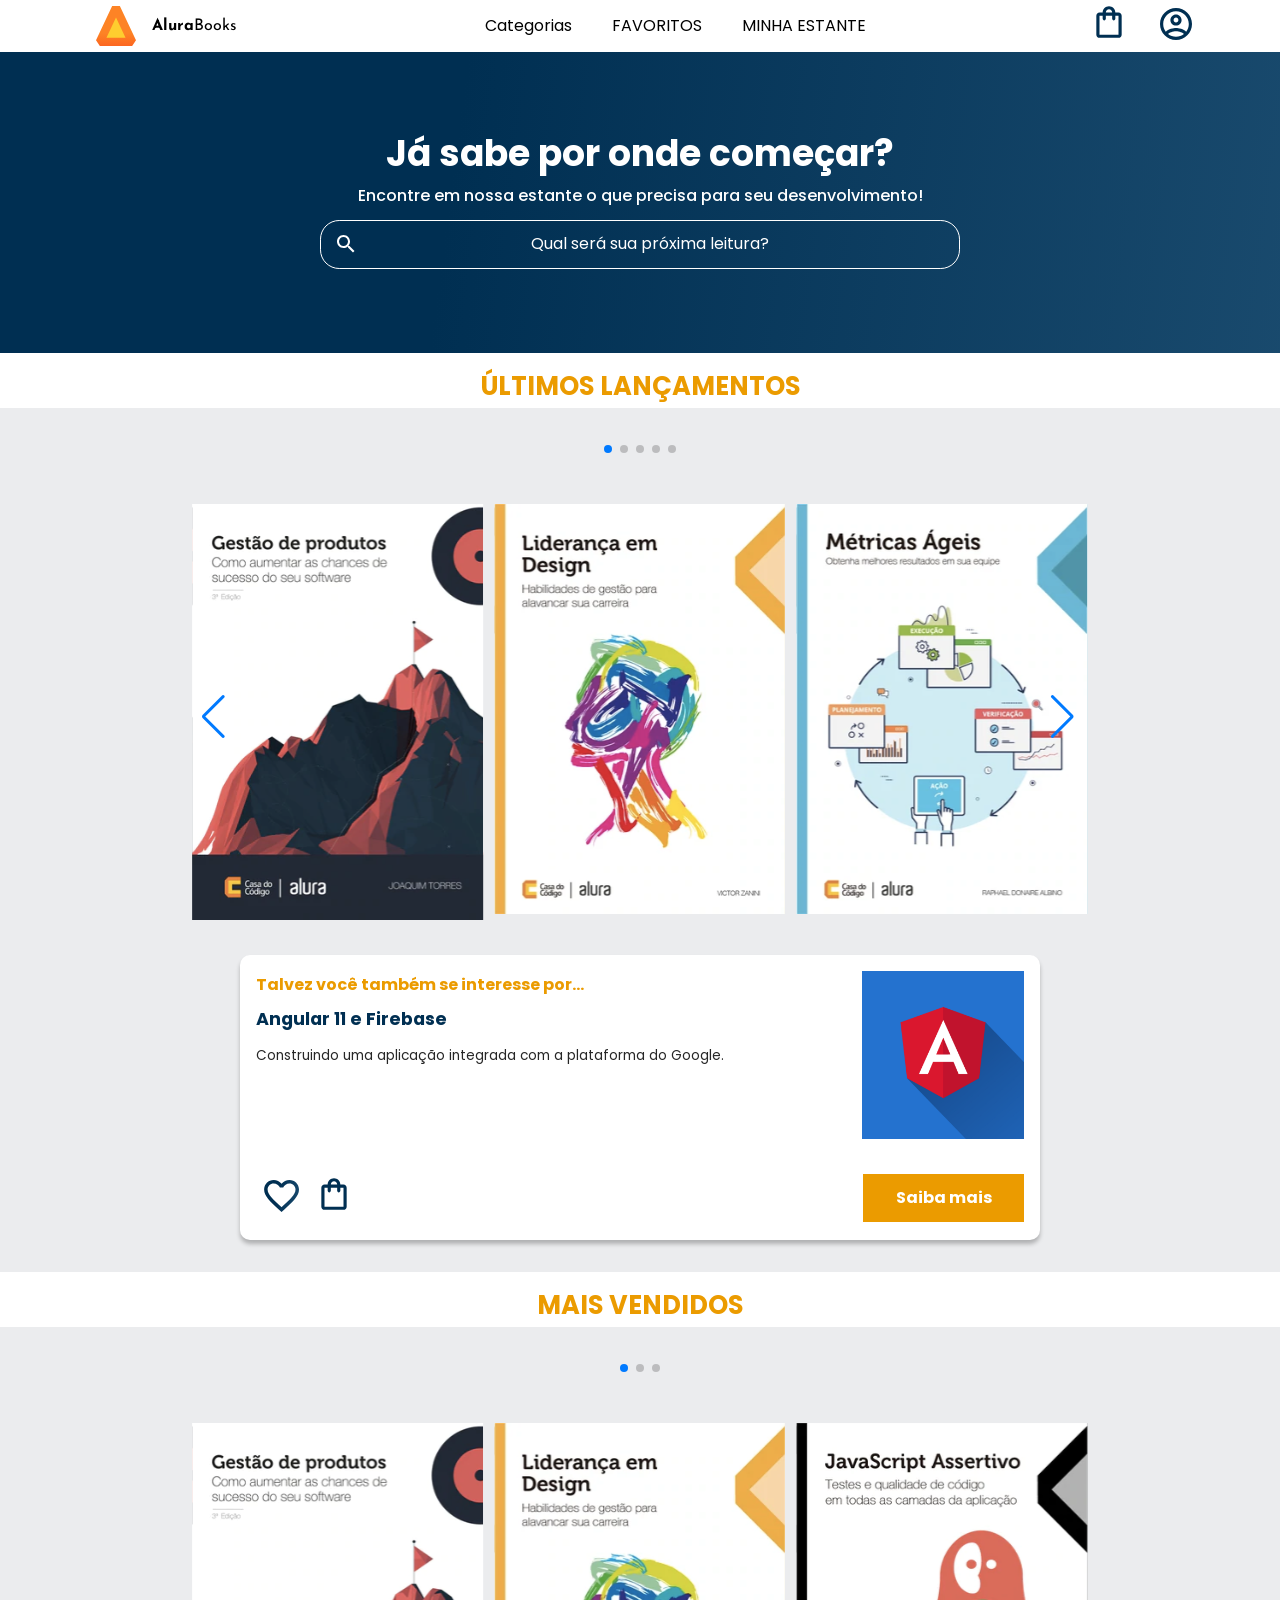
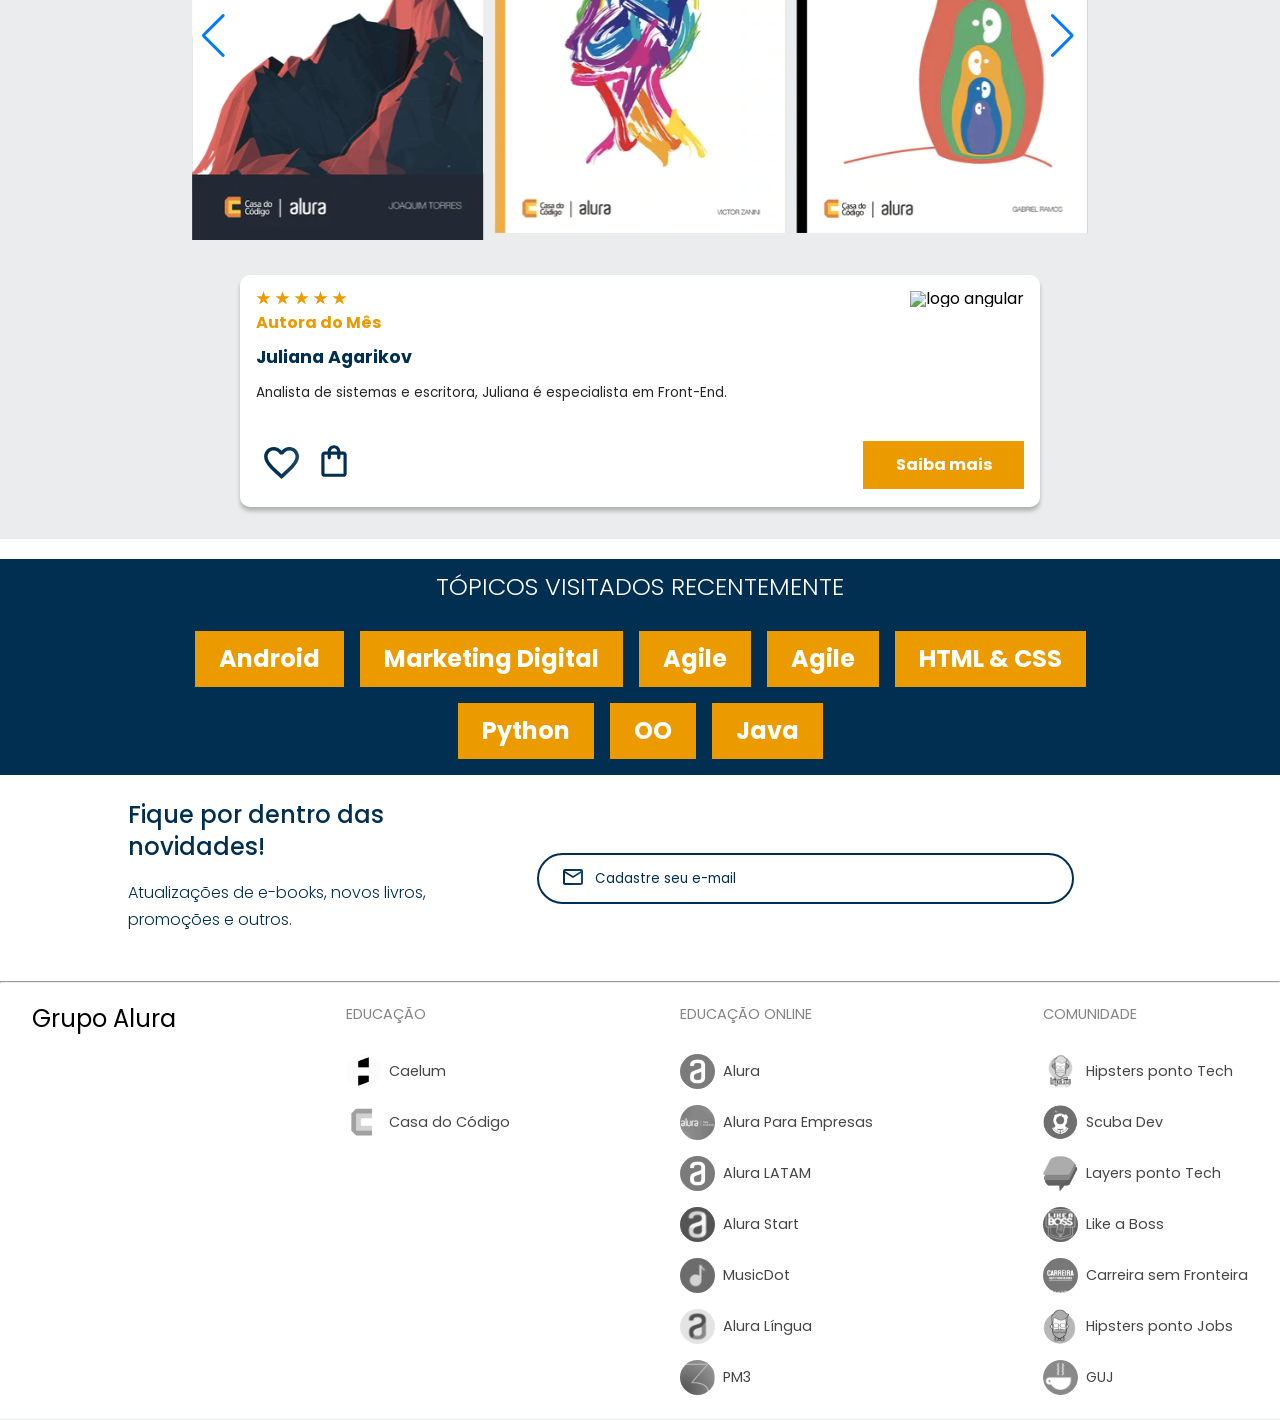
==== commit 5561e45a: "starting to add animations" ====
--- a/responsividade-mobile_first/index.html
+++ b/responsividade-mobile_first/index.html
@@ -17,7 +17,7 @@
     <header class="header">
         <div class="container">
             <input type="checkbox" id="menu" class="container-button">
-            <label for="menu">
+            <label for="menu" class="container-label">
                 <span class="menu-burger"></span>
             </label>
             <ul class="list-menu">
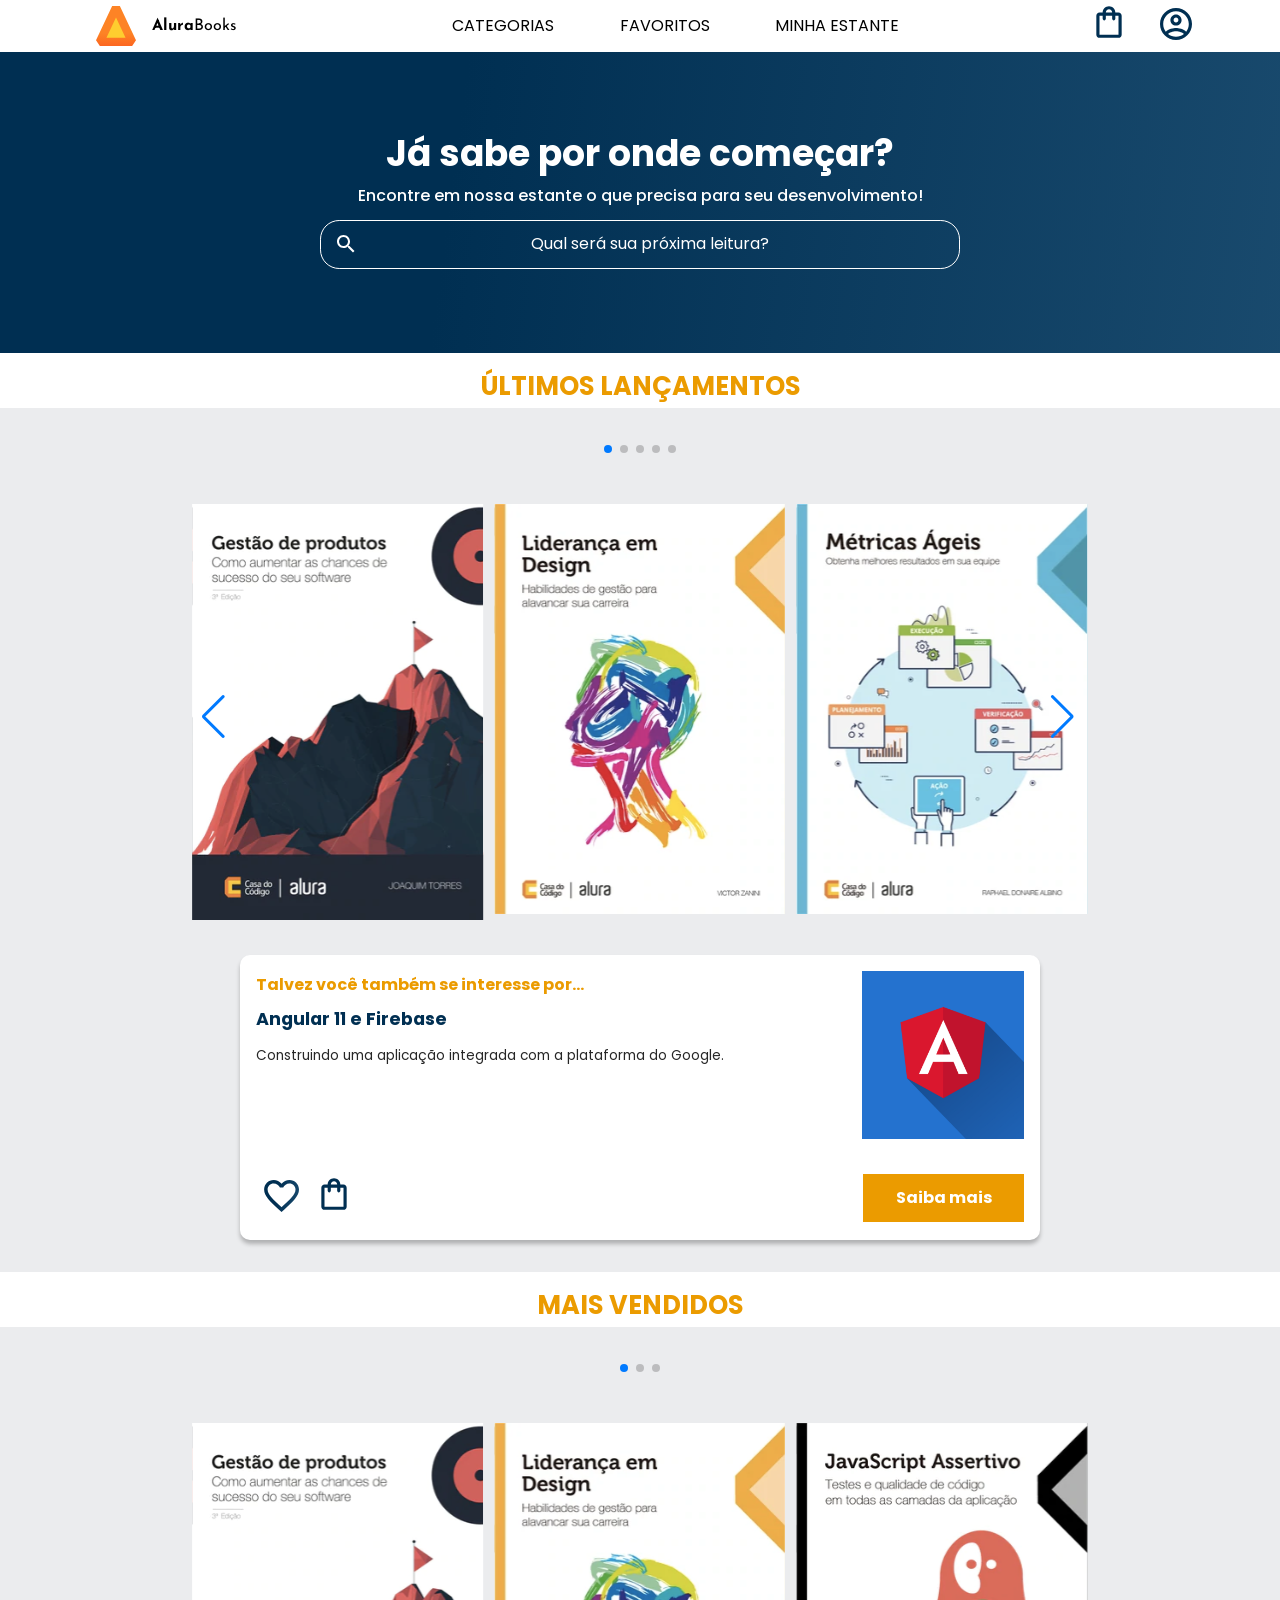
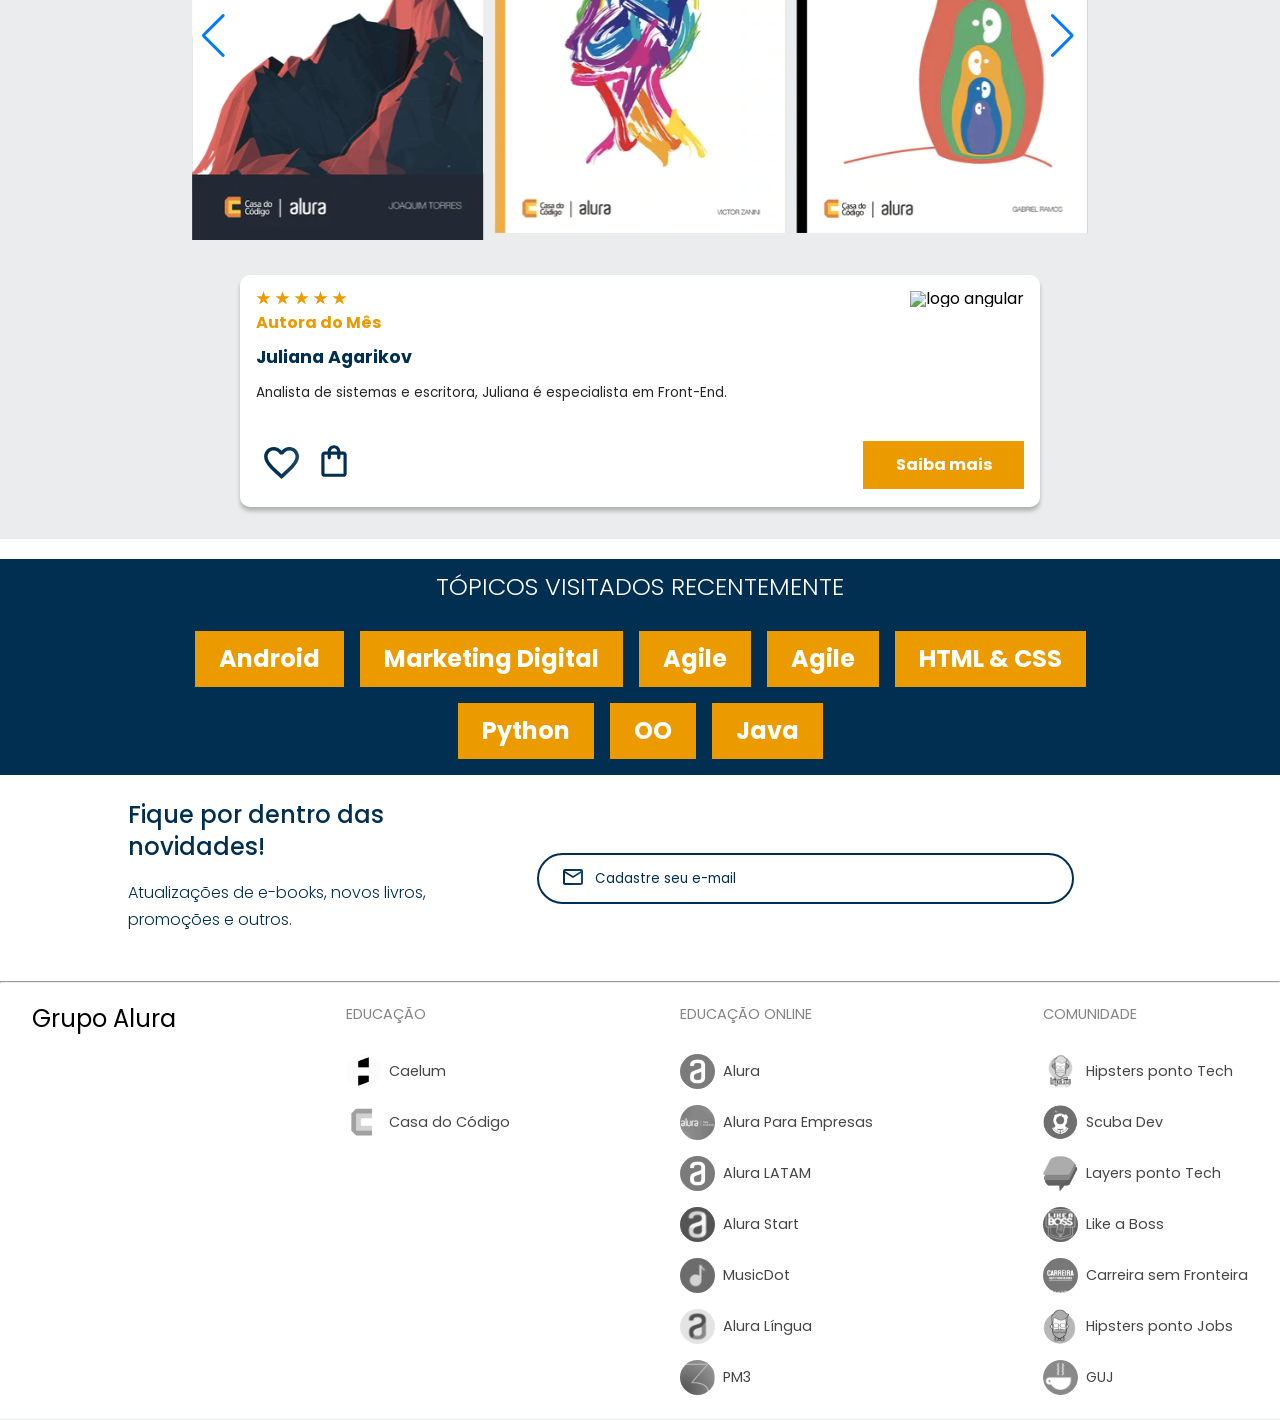
==== commit 4e7075f2: "finished project" ====
--- a/responsividade-mobile_first/index.html
+++ b/responsividade-mobile_first/index.html
@@ -44,7 +44,7 @@
 
         <ul class="options">
             <input type="checkbox" id="options-menu" class="options-button">
-            <label for="options-menu">
+            <label for="options-menu" class="options-label">
                 <li class="options-item">Categorias</li>
             </label>
             <ul class="list-menu">
